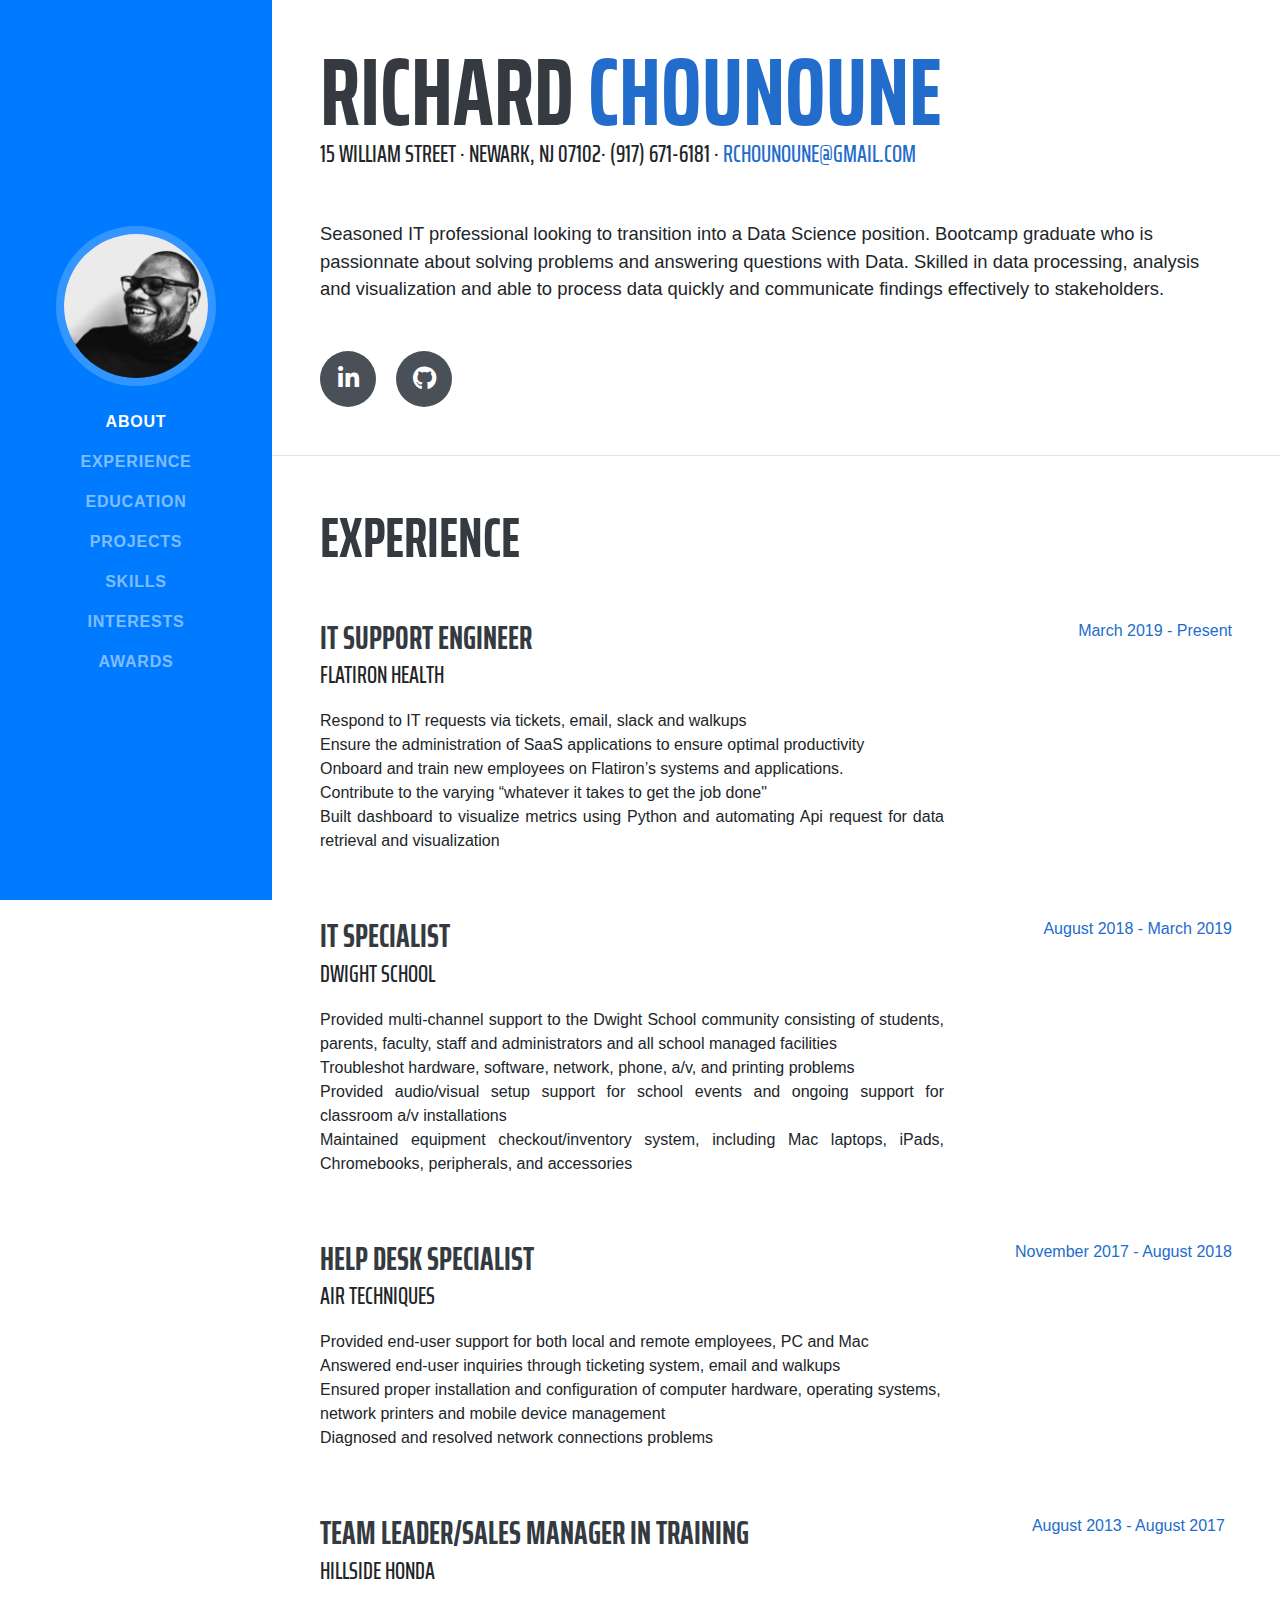
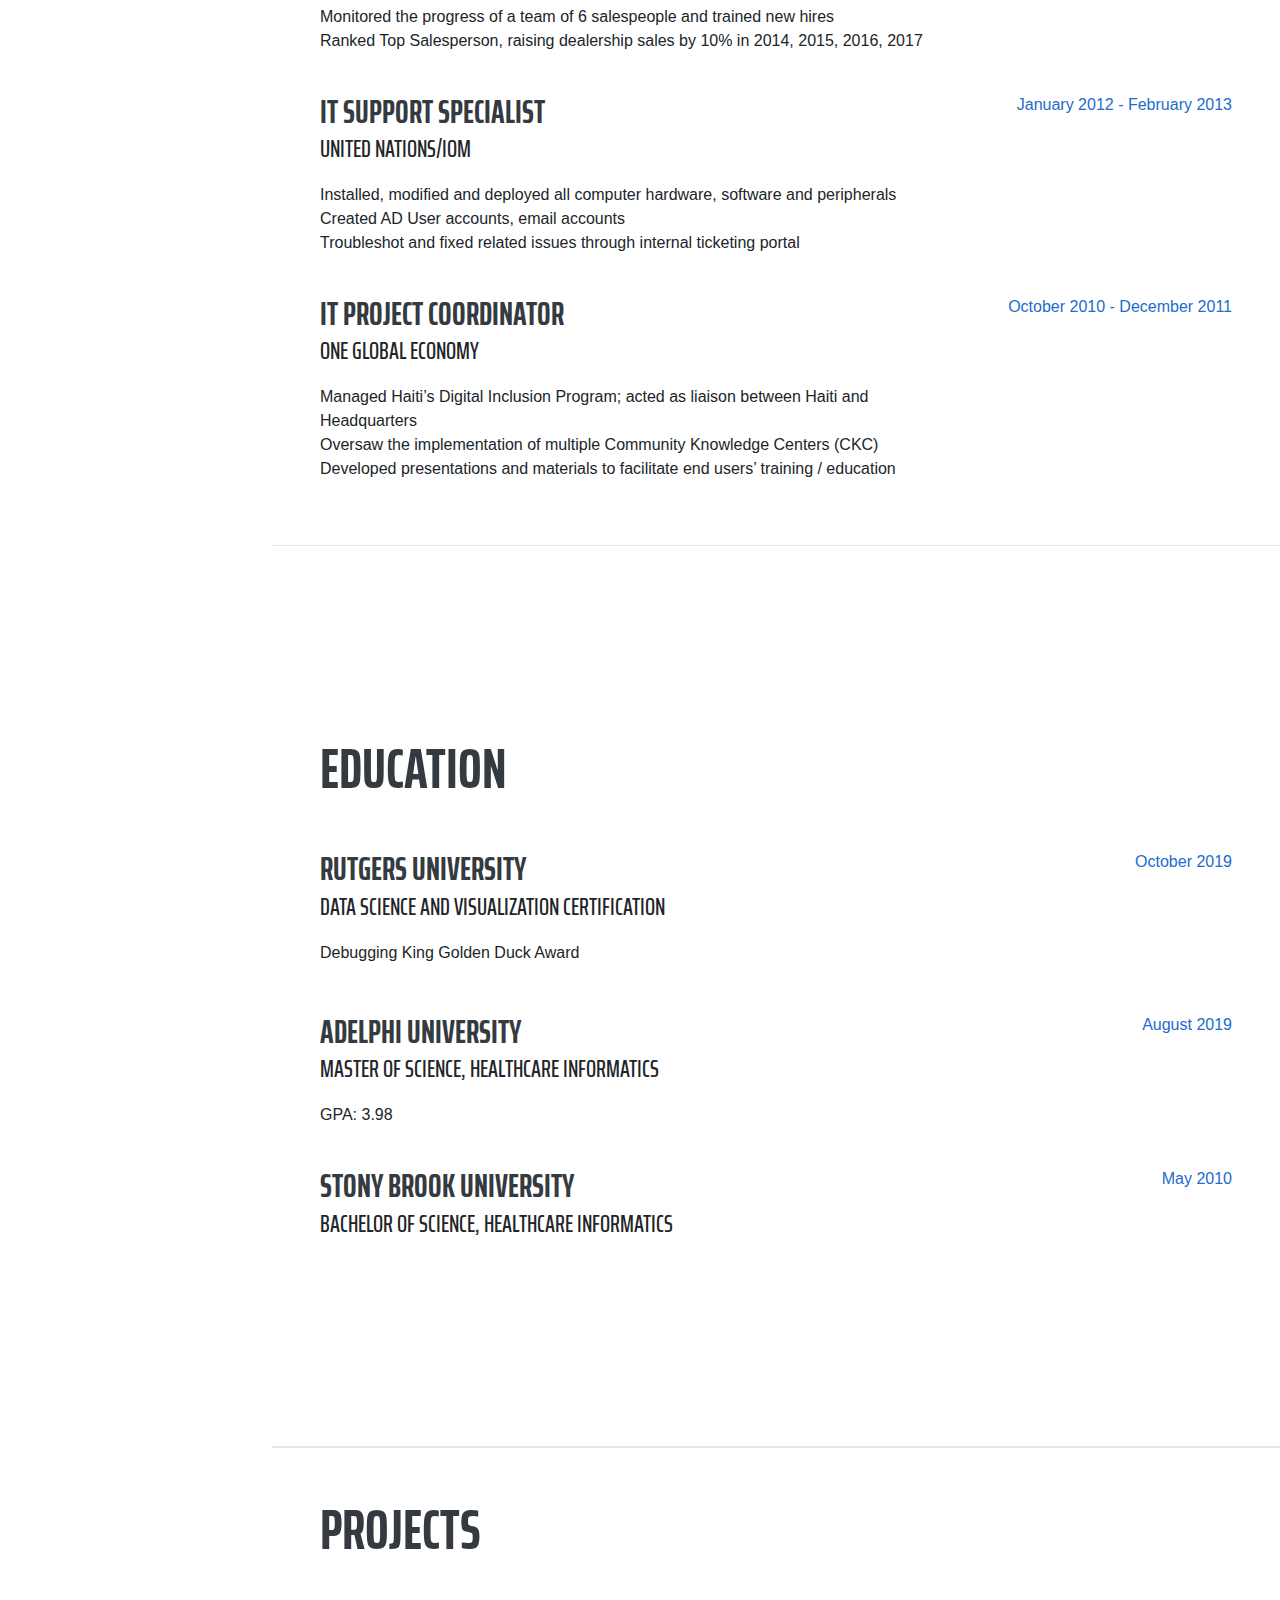
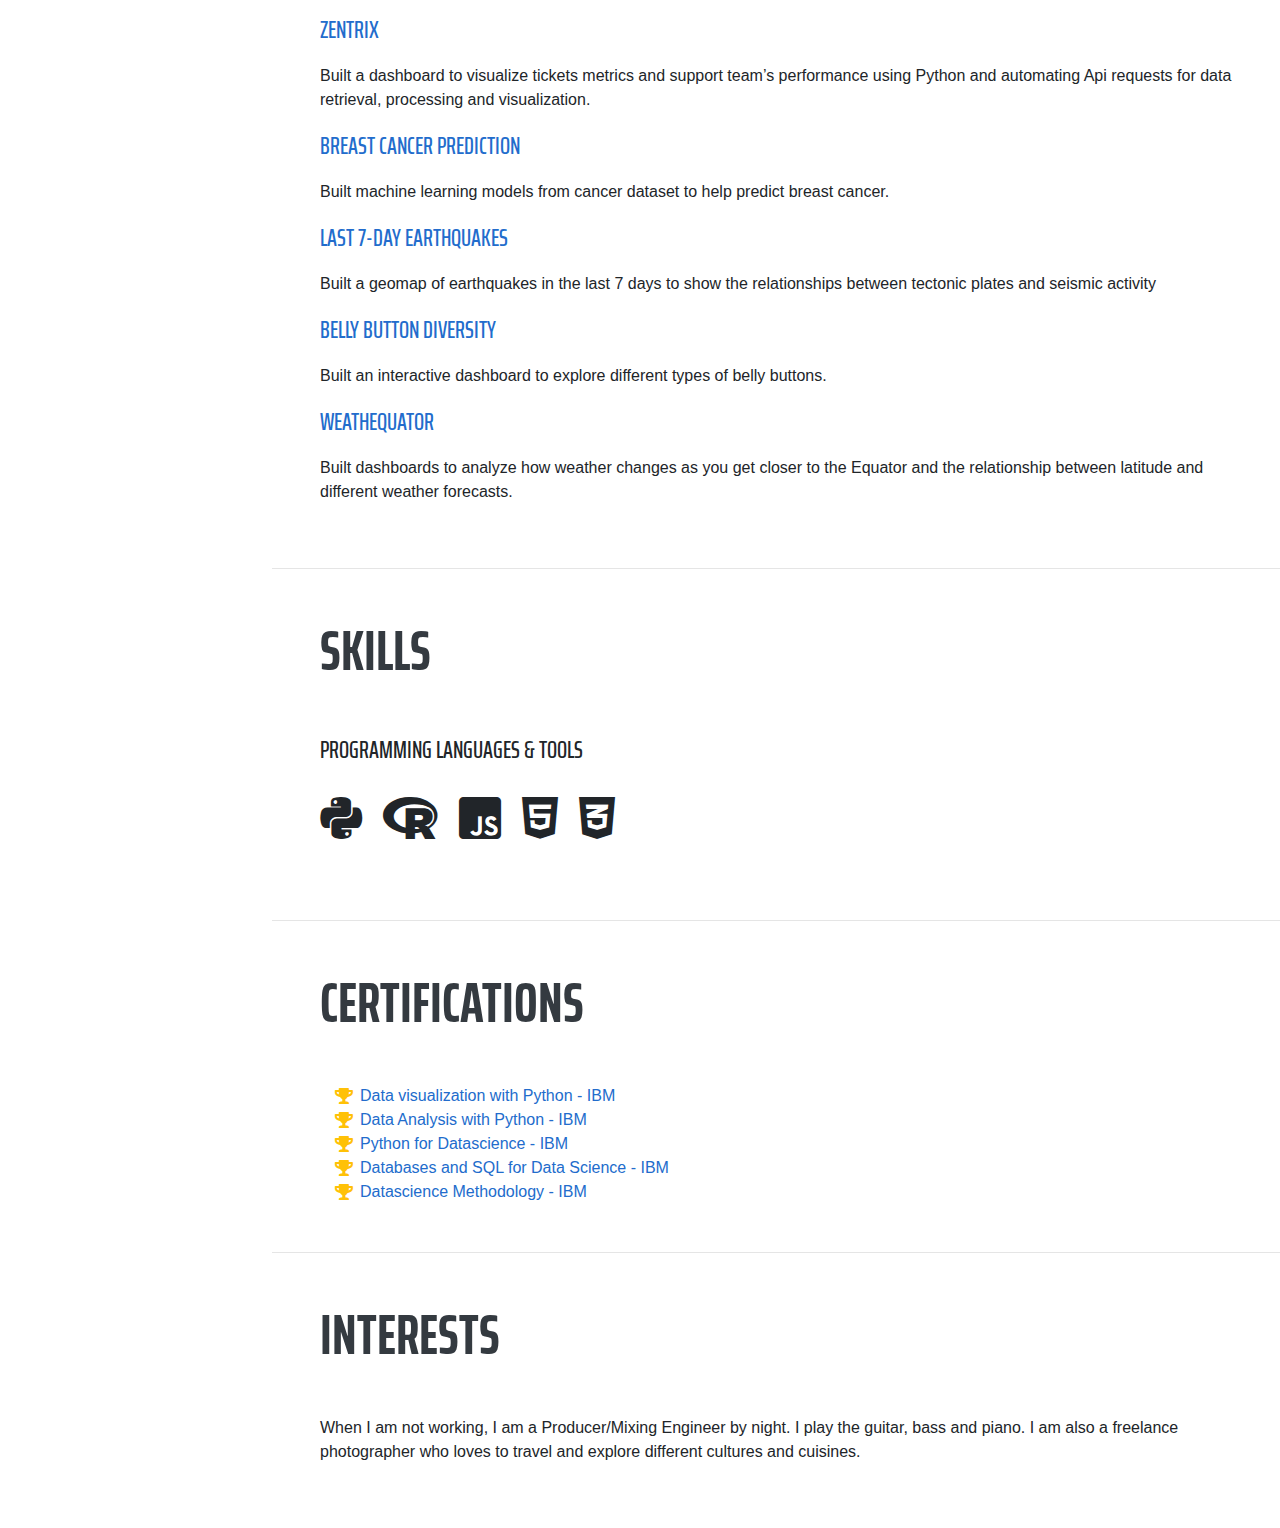
==== index.html @ 028c3153 "update certs" ====
<!DOCTYPE html>
<html lang="en">

<head>

  <meta charset="utf-8">
  <meta name="viewport" content="width=device-width, initial-scale=1, shrink-to-fit=no">
  <meta name="description" content="">
  <meta name="author" content="">

  <title>Richard's Resume</title>

  <!-- Bootstrap core CSS -->
  <link href="vendor/bootstrap/css/bootstrap.min.css" rel="stylesheet">

  <!-- Custom fonts for this template -->
  <link href="https://fonts.googleapis.com/css?family=Saira+Extra+Condensed:500,700" rel="stylesheet">
  <link href="https://fonts.googleapis.com/css?family=Muli:400,400i,800,800i" rel="stylesheet">
  <link href="vendor/fontawesome-free/css/all.min.css" rel="stylesheet">

  <!-- Custom styles for this template -->
  <link href="css/resume.css" rel="stylesheet">

</head>

<body id="page-top">

  <nav class="navbar navbar-expand-lg navbar-dark bg-primary fixed-top" id="sideNav">
    <a class="navbar-brand js-scroll-trigger" href="#page-top">
      <span class="d-block d-lg-none">Richard Chounoune</span>
      <span class="d-none d-lg-block">
        <img class="img-fluid img-profile rounded-circle mx-auto mb-2" src="img/headshot.JPG" alt="">
      </span>
    </a>
    <button class="navbar-toggler" type="button" data-toggle="collapse" data-target="#navbarSupportedContent" aria-controls="navbarSupportedContent" aria-expanded="false" aria-label="Toggle navigation">
      <span class="navbar-toggler-icon"></span>
    </button>
    <div class="collapse navbar-collapse" id="navbarSupportedContent">
      <ul class="navbar-nav">
        <li class="nav-item">
          <a class="nav-link js-scroll-trigger" href="#about">About</a>
        </li>
        <li class="nav-item">
          <a class="nav-link js-scroll-trigger" href="#experience">Experience</a>
        </li>
        <li class="nav-item">
          <a class="nav-link js-scroll-trigger" href="#education">Education</a>
        </li>
        <li class="nav-item">
            <a class="nav-link js-scroll-trigger" href="#projects">Projects</a>
          </li>
        <li class="nav-item">
          <a class="nav-link js-scroll-trigger" href="#skills">Skills</a>
        </li>
        <li class="nav-item">
          <a class="nav-link js-scroll-trigger" href="#interests">Interests</a>
        </li>
        <li class="nav-item">
          <a class="nav-link js-scroll-trigger" href="#awards">Awards</a>
        </li>
      </ul>
    </div>
  </nav>

  <div class="container-fluid p-0">

    <section class="p-3 p-lg-5 d-flex align-items-center" id="about">
      <div class="w-100">
        <h1 class="mb-0">Richard
          <span class="text-primary">Chounoune</span>
        </h1>
        <div class="subheading mb-5">15 William Street · Newark, NJ 07102· (917) 671-6181 ·
          <a href="mailto:name@email.com">rchounoune@gmail.com</a>
        </div>
        <p class="lead mb-5">Seasoned IT professional looking to transition into a Data Science position.
         Bootcamp graduate who is passionnate about solving problems and answering questions with Data. 
         Skilled in data processing, analysis and visualization and able to process data quickly and communicate findings effectively to stakeholders.
        </p>
        <div class="social-icons">
          <a href="https://www.linkedin.com/in/rpc3087/" target="blank">
            <i class="fab fa-linkedin-in"></i>
          </a>
          <a href="https://github.com/rchounoune" target="blank">
            <i class="fab fa-github"></i>
          </a>
        </div>
      </div>
    </section>
    <hr class="m-0">
    <!-- Experience Section -->
    <section class="resume-section p-3 p-lg-5 d-flex justify-content-center" id="experience">
      <div class="w-100">
        <h2 class="mb-5">Experience</h2>

        <div class="resume-item d-flex flex-column flex-md-row justify-content-between mb-5">
          <div class="resume-content">
            <h3 class="mb-0">IT Support Engineer</h3>
            <div class="subheading mb-3">Flatiron Health</div>
          <div align="justify">
            <p align="justify">
             Respond to IT requests via tickets, email, slack and walkups<br>
             Ensure the administration of SaaS applications to ensure optimal productivity<br> 
              Onboard and train new employees on Flatiron’s systems and applications.<br>
             Contribute to the varying “whatever it takes to get the job done"<br>
              Built dashboard to visualize metrics using Python and automating Api request for data retrieval and visualization
            </div>
            </p>
          </div>
          <div class="resume-date text-md-right">
            <span class="text-primary">March 2019 - Present</span>
          </div>
        </div>

        <div class="resume-item d-flex flex-column flex-md-row justify-content-between mb-5">
          <div class="resume-content">
            <h3 class="mb-0">IT Specialist</h3>
            <div class="subheading mb-3">Dwight School</div>
          <div align="justify">
            <p align="justify">
              Provided multi-channel support to the Dwight School community consisting of students, parents, faculty, staff and administrators and all school managed facilities<br>
              Troubleshot hardware, software, network, phone, a/v, and printing problems<br>
              Provided audio/visual setup support for school events and ongoing support for classroom a/v installations<br>
              Maintained equipment checkout/inventory system, including Mac laptops, iPads, Chromebooks, peripherals, and accessories<br>
            </p>
          </div>
          </div>
          <div class="resume-date text-md-right">
            <span class="text-primary">August 2018 - March 2019</span>
          </div>
        </div>

        <div class="resume-item d-flex flex-column flex-md-row justify-content-between mb-5">
          <div class="resume-content">
            <h3 class="mb-0">Help Desk Specialist</h3>
            <div class="subheading mb-3">Air Techniques</div>
            <p>
              Provided end-user support for both local and remote employees, PC and Mac<br>
              Answered end-user inquiries through ticketing system, email and walkups<br> 
              Ensured proper installation and configuration of computer hardware, operating systems, network printers and mobile device management<br>
              Diagnosed and resolved network connections problems<br>
            </p>
   
        </div>
          <div class="resume-date text-md-right">
            <span class="text-primary">November 2017 - August 2018</span>
          </div>
        </div>

        <div class="resume-item d-flex flex-column flex-md-row justify-content-between">
          <div class="resume-content">
            <h3 class="mb-0">Team Leader/Sales Manager in Training</h3>
            <div class="subheading mb-3">Hillside Honda</div>
            <p>Monitored the progress of a team of 6 salespeople and trained new hires<br>
              Ranked Top Salesperson, raising dealership sales by 10% in 2014, 2015, 2016, 2017<br>
            </p>
          </div>
          <br>
          <div class="resume-date text-md-right">
            <span class="text-primary">August 2013 - August 2017</span>
          </div>
          <br>
        </div>
        <br>
        <div class="resume-item d-flex flex-column flex-md-row justify-content-between">
          <div class="resume-content">
            <h3 class="mb-0">IT Support Specialist</h3>
            <div class="subheading mb-3">United Nations/IOM</div>
            <p>Installed, modified and deployed all computer hardware, software and peripherals<br>
              Created AD User accounts, email accounts<br>
              Troubleshot and fixed related issues through internal ticketing portal<br>
            </p>
          </div>
          <br>
          <div class="resume-date text-md-right">
            <span class="text-primary">January 2012 - February 2013</span>
          </div>
        </div>
        <br>
        <div class="resume-item d-flex flex-column flex-md-row justify-content-between">
          <div class="resume-content">
            <h3 class="mb-0">IT Project Coordinator</h3>
            <div class="subheading mb-3">One Global Economy</div>
            <p>Managed Haiti’s Digital Inclusion Program; acted as liaison between Haiti and Headquarters<br>
              Oversaw the implementation of multiple Community Knowledge Centers (CKC)<br>
              Developed presentations and materials to facilitate end users’ training / education<br>
            </p>
          </div>
          <div class="resume-date text-md-right">
            <span class="text-primary">October 2010 - December 2011</span>
          </div>
        </div>
        

      </div>

    </section>

    <hr class="m-0">

      <!-- Education Section -->
    <section class="resume-section p-3 p-lg-5 d-flex align-items-center" id="education">
      <div class="w-100">
        <h2 class="mb-5">Education</h2>

        <div class="resume-item d-flex flex-column flex-md-row justify-content-between mb-5">
          <div class="resume-content">
            <h3 class="mb-0">Rutgers University</h3>
            <div class="subheading mb-3">Data Science and visualization Certification</div>
            <div>Debugging King Golden Duck Award</div>
          </div>
          <div class="resume-date text-md-right">
            <span class="text-primary">October 2019</span>
          </div>
        </div>

        <div class="resume-item d-flex flex-column flex-md-row justify-content-between">
          <div class="resume-content">
            <h3 class="mb-0">Adelphi University</h3>
            <div class="subheading mb-3">Master of Science, Healthcare Informatics</div>
            <p>GPA: 3.98</p>
          </div>
          <div class="resume-date text-md-right">
            <span class="text-primary">August 2019</span>
          </div>
        </div>
        <br>
        <div class="resume-item d-flex flex-column flex-md-row justify-content-between">
            <div class="resume-content">
              <h3 class="mb-0">Stony Brook University</h3>
              <div class="subheading mb-3">Bachelor of Science, Healthcare Informatics</div>
            </div>
            <div class="resume-date text-md-right">
              <span class="text-primary">May 2010</span>
            </div>
          </div>

      </div>
    </section>
    <hr class="m-0">
    

  </div>
</section>
<hr class="m-0">

      <!-- Projects Section -->
    <section class="p-3 p-lg-5  align-items-center" id="projects">
      <div class="w-100">
        <h2 class="mb-5">Projects</h2>
        <a href="https://zentrix-svc.github.io/"target="blank"><div class="subheading mb-3">Zentrix</div></a>
        <p>Built a dashboard to visualize tickets metrics and support team’s performance using Python and automating Api requests for data retrieval, processing and visualization. 
        </p>

        <a href="https://github.com/rchounoune/Breast-Cancer/blob/master/FinalProject_Analysis.ipynb"target="blank"><div class="subheading mb-3">Breast Cancer Prediction</div></a>
        <p>Built machine learning models from cancer dataset to help predict breast cancer.
        </p>

        <a href="https://rchounoune.github.io/leaflet-challenge/" target="blank"><div class="subheading mb-3">Last 7-Day Earthquakes</div></a>
        <p>Built a geomap of earthquakes in the last 7 days to show the relationships between tectonic plates and seismic activity
        </p>

        <a href="https://nameless-badlands-11102.herokuapp.com//" target="blank"><div class="subheading mb-3">Belly Button Diversity</div></a>
        <p>Built an interactive dashboard to explore different types of belly buttons.
        </p>

        <a href="https://rchounoune.github.io/Web-Visualization/"target="blank"><div class="subheading mb-3">WeathEquator</div></a>
        <p>Built dashboards to analyze how weather changes as you get closer to the Equator and the relationship between latitude and different weather forecasts. 
        </p>
    </section>
    <hr class="m-0">

      <!-- Skilss Section -->
    <section class="p-3 p-lg-5  align-items-center" id="skills">
      <div class="w-100">
        <h2 class="mb-5">Skills</h2>

        <div class="subheading mb-3">Programming Languages &amp; Tools</div>
        <ul class="list-inline dev-icons">
          <li class="list-inline-item">
            <i class="fab fa-python"></i>
          </li>
          <li class="list-inline-item">
            <i class="fab fa-r-project"></i>
          </li>
          <li class="list-inline-item">
            <i class="fab fa-js-square"></i>
          </li>
          <li class="list-inline-item">
            <i class="fab fa-html5"></i>
          </li>
          <li class="list-inline-item">
            <i class="fab fa-css3-alt"></i>
          </li>
      
        </ul>

    </section>

    <hr class="m-0">

    <section class="p-3 p-lg-5 align-items-center" id="awards">
      <div class="w-100">
        <h2 class="mb-5">Certifications</h2>
        <ul class="fa-ul mb-0">
            <li>
                <i class="fa-li fa fa-trophy text-warning"></i>
                <a href="https://www.youracclaim.com/badges/7caa047e-587e-44bb-b7ab-fc4e57f71c6c/linked_in_profile">Data visualization with Python - IBM</a>
              </li>
          <li>
            <i class="fa-li fa fa-trophy text-warning"></i>
            <a href="https://www.youracclaim.com/badges/5efb3ec6-3dfa-4434-9c32-0d7e924cd1bb/linked_in_profile">Data Analysis with Python - IBM</a>
          </li>
          <li>
            <i class="fa-li fa fa-trophy text-warning"></i>
            <a href="https://www.youracclaim.com/badges/6c7829d9-3d5d-402b-ade9-1c9c262af150/linked_in_profile">Python for Datascience - IBM </a>
           </li>
        
          <li>
            <i class="fa-li fa fa-trophy text-warning"></i>
            <a href="https://www.youracclaim.com/badges/6c7829d9-3d5d-402b-ade9-1c9c262af150/linked_in_profile">Databases and SQL for Data Science - IBM</a>
          </li>
            <li>
             <i class="fa-li fa fa-trophy text-warning"></i>
             <a href="https://www.youracclaim.com/earner/earned/badge/b72f46e1-1952-4090-89a0-255042c4870b">Datascience Methodology - IBM</a>
            </li>
         
        </ul>
      </div>
    </section>
    <hr class="m-0">
    <section class="p-3 p-lg-5 align-items-center" id="interests">
        <div class="w-100">
          <h2 class="mb-5">Interests</h2>
          <p>When I am not working, I am a Producer/Mixing Engineer by night. I play the guitar, bass and piano. I am also a freelance photographer who loves to travel and explore different cultures and cuisines.</p>
        </div>
      </section>

  </div>

  <!-- Bootstrap core JavaScript -->
  <script src="vendor/jquery/jquery.min.js"></script>
  <script src="vendor/bootstrap/js/bootstrap.bundle.min.js"></script>

  <!-- Plugin JavaScript -->
  <script src="vendor/jquery-easing/jquery.easing.min.js"></script>

  <!-- Custom scripts for this template -->
  <script src="js/resume.min.js"></script>

</body>

</html>
---- css/resume.css ----
<style>

body {
  font-family: 'Muli', -apple-system, BlinkMacSystemFont, 'Segoe UI', Roboto, 'Helvetica Neue', Arial, sans-serif, 'Apple Color Emoji', 'Segoe UI Emoji', 'Segoe UI Symbol', 'Noto Color Emoji';
  padding-top: 54px;
  color: #868e96;
}

@media (min-width: 992px) {
  body {
    padding-top: 0;
    padding-left: 17rem;
  }
}

h1,
h2,
h3,
h4,
h5,
h6 {
  font-family: 'Saira Extra Condensed', -apple-system, BlinkMacSystemFont, 'Segoe UI', Roboto, 'Helvetica Neue', Arial, sans-serif, 'Apple Color Emoji', 'Segoe UI Emoji', 'Segoe UI Symbol', 'Noto Color Emoji';
  font-weight: 700;
  text-transform: uppercase;
  color: #343a40;
}

h1 {
  font-size: 6rem;
  line-height: 5.5rem;
}

h2 {
  font-size: 3.5rem;
}

h3 {
  font-size: 2rem;
}

p.lead {
  font-size: 1.15rem;
  font-weight: 400;
}

.subheading {
  text-transform: uppercase;
  font-weight: 500;
  font-family: 'Saira Extra Condensed', -apple-system, BlinkMacSystemFont, 'Segoe UI', Roboto, 'Helvetica Neue', Arial, sans-serif, 'Apple Color Emoji', 'Segoe UI Emoji', 'Segoe UI Symbol', 'Noto Color Emoji';
  font-size: 1.5rem;
}

.social-icons a {
  display: inline-block;
  height: 3.5rem;
  width: 3.5rem;
  background-color: #495057;
  color: #fff !important;
  border-radius: 100%;
  text-align: center;
  font-size: 1.5rem;
  line-height: 3.5rem;
  margin-right: 1rem;
}

.social-icons a:last-child {
  margin-right: 0;
}

.social-icons a:hover {
  background-color: #BD5D38;
}

.dev-icons {
  font-size: 3rem;
}

.dev-icons .list-inline-item i:hover {
  color: #BD5D38;
}

#sideNav .navbar-nav .nav-item .nav-link {
  font-weight: 800;
  letter-spacing: 0.05rem;
  text-transform: uppercase;
}

#sideNav .navbar-toggler:focus {
  outline-color: #1abc9c;;
}

@media (min-width: 992px) {
  #sideNav {
    text-align: center;
    position: fixed;
    top: 0;
    left: 0;
    display: flex;
    flex-direction: column;
    width: 17rem;
    height: 100vh;
  }
  #sideNav .navbar-brand {
    display: flex;
    margin: auto auto 0;
    padding: 0.5rem;
  }
  #sideNav .navbar-brand .img-profile {
    max-width: 10rem;
    max-height: 10rem;
    border: 0.5rem solid rgba(255, 255, 255, 0.2);
  }
  #sideNav .navbar-collapse {
    display: flex;
    align-items: flex-start;
    flex-grow: 0;
    width: 100%;
    margin-bottom: auto;
  }
  #sideNav .navbar-collapse .navbar-nav {
    flex-direction: column;
    width: 100%;
  }
  #sideNav .navbar-collapse .navbar-nav .nav-item {
    display: block;
  }
  #sideNav .navbar-collapse .navbar-nav .nav-item .nav-link {
    display: block;
  }
}

section.resume-section {
  padding-top: 5rem !important;
  padding-bottom: 5rem !important;
  max-width: 75rem;
}

section.resume-section .resume-item .resume-date {
  min-width: none;
}

@media (min-width: 768px) {
  section.resume-section {
    min-height: 100vh;
  }
  section.resume-section .resume-item .resume-date {
    min-width: 18rem;
  }
}

@media (min-width: 992px) {
  section.resume-section {
    padding-top: 3rem !important;
    padding-bottom: 3rem !important;
  }
}

.bg-primary {
  background-color: #226ccc; !important;
}

.text-primary {
  color: #226ccc !important;
}

a {
  color: #226ccc;
}

a:hover, a:focus, a:active {
  color: #226ccc;
}

</style>
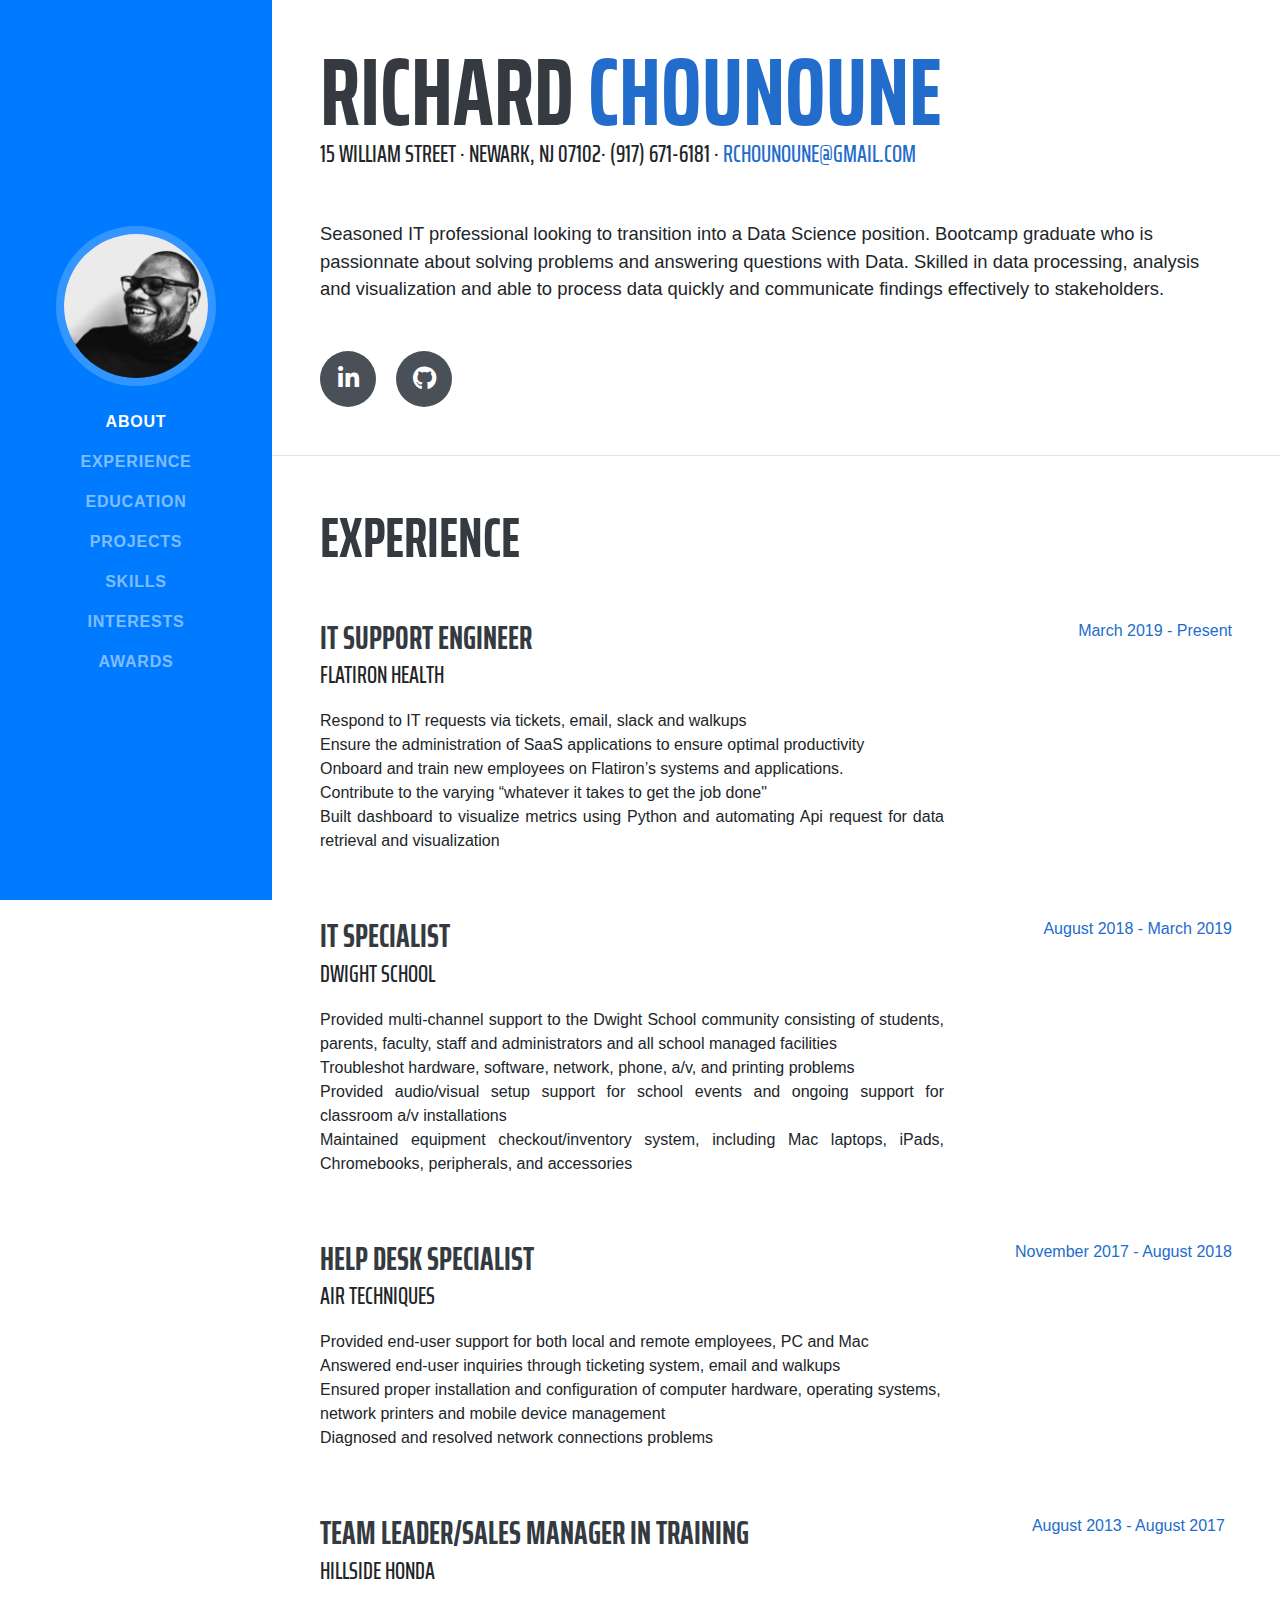
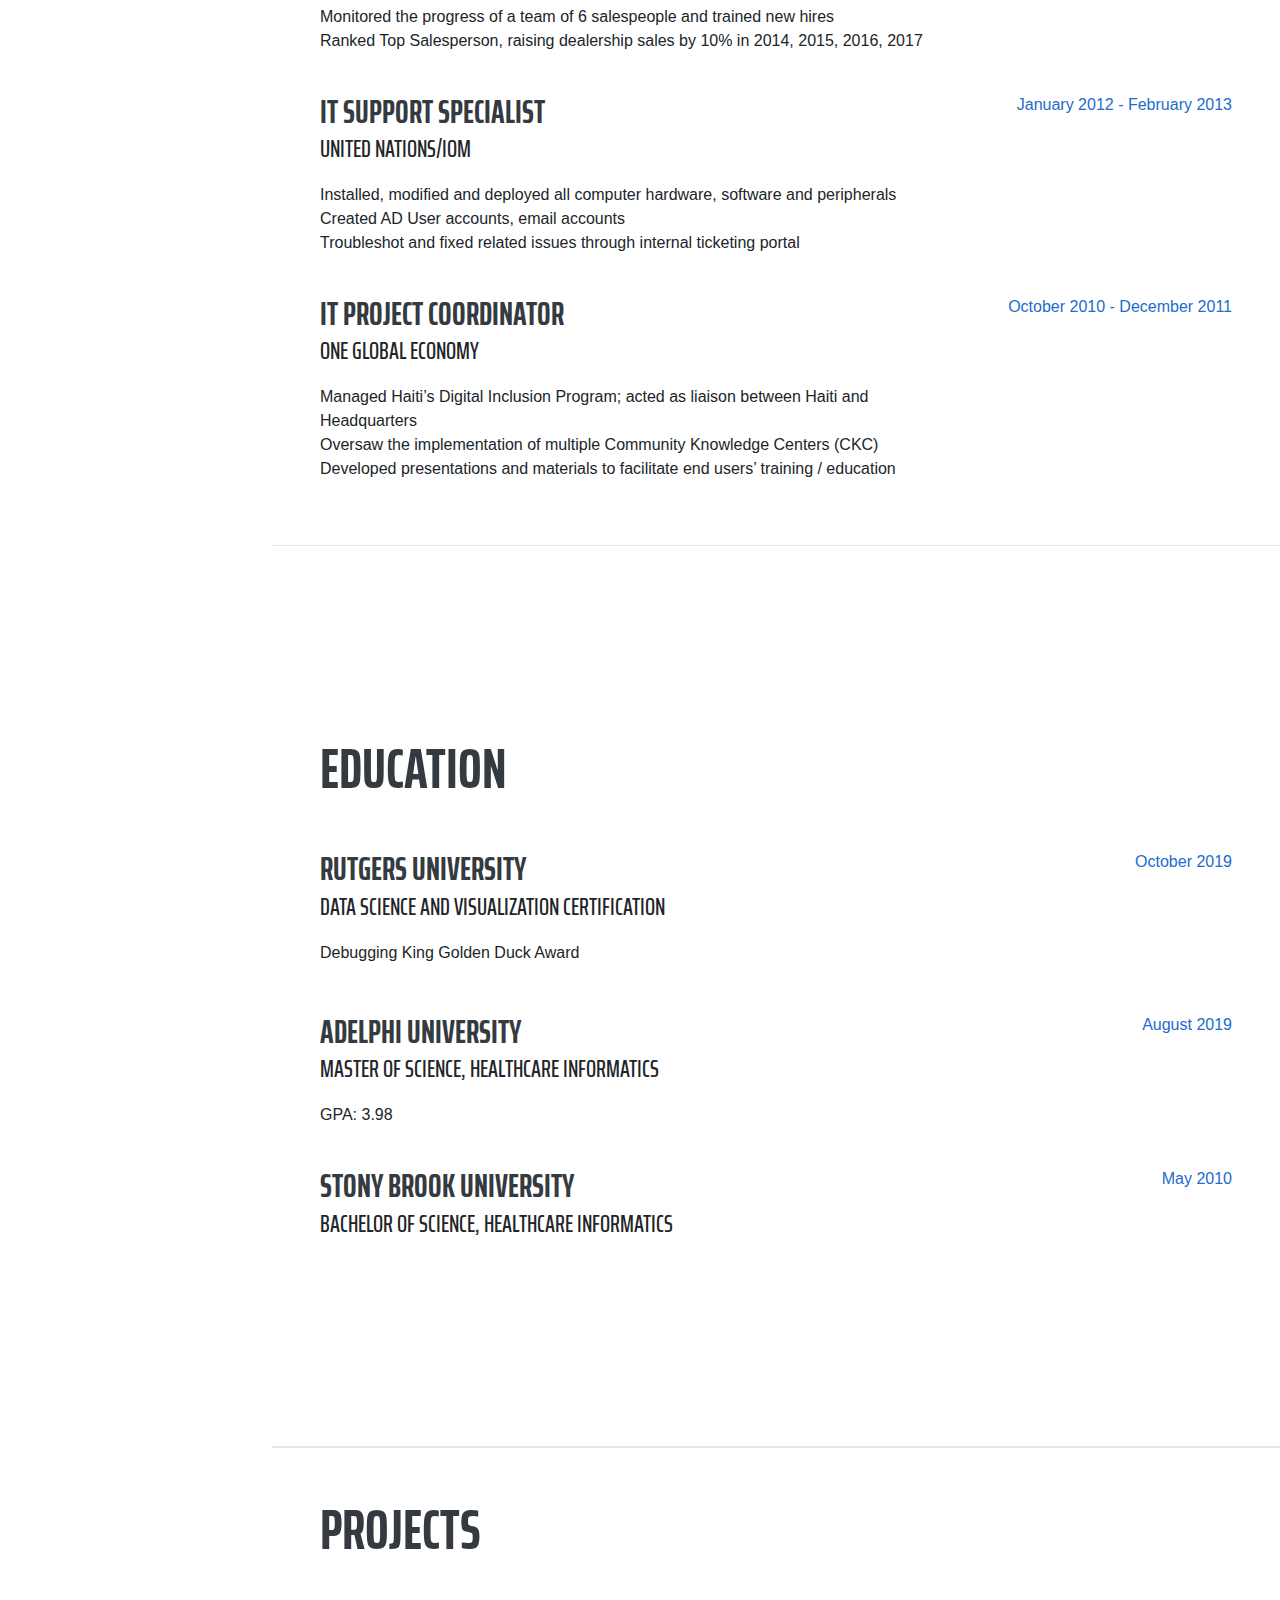
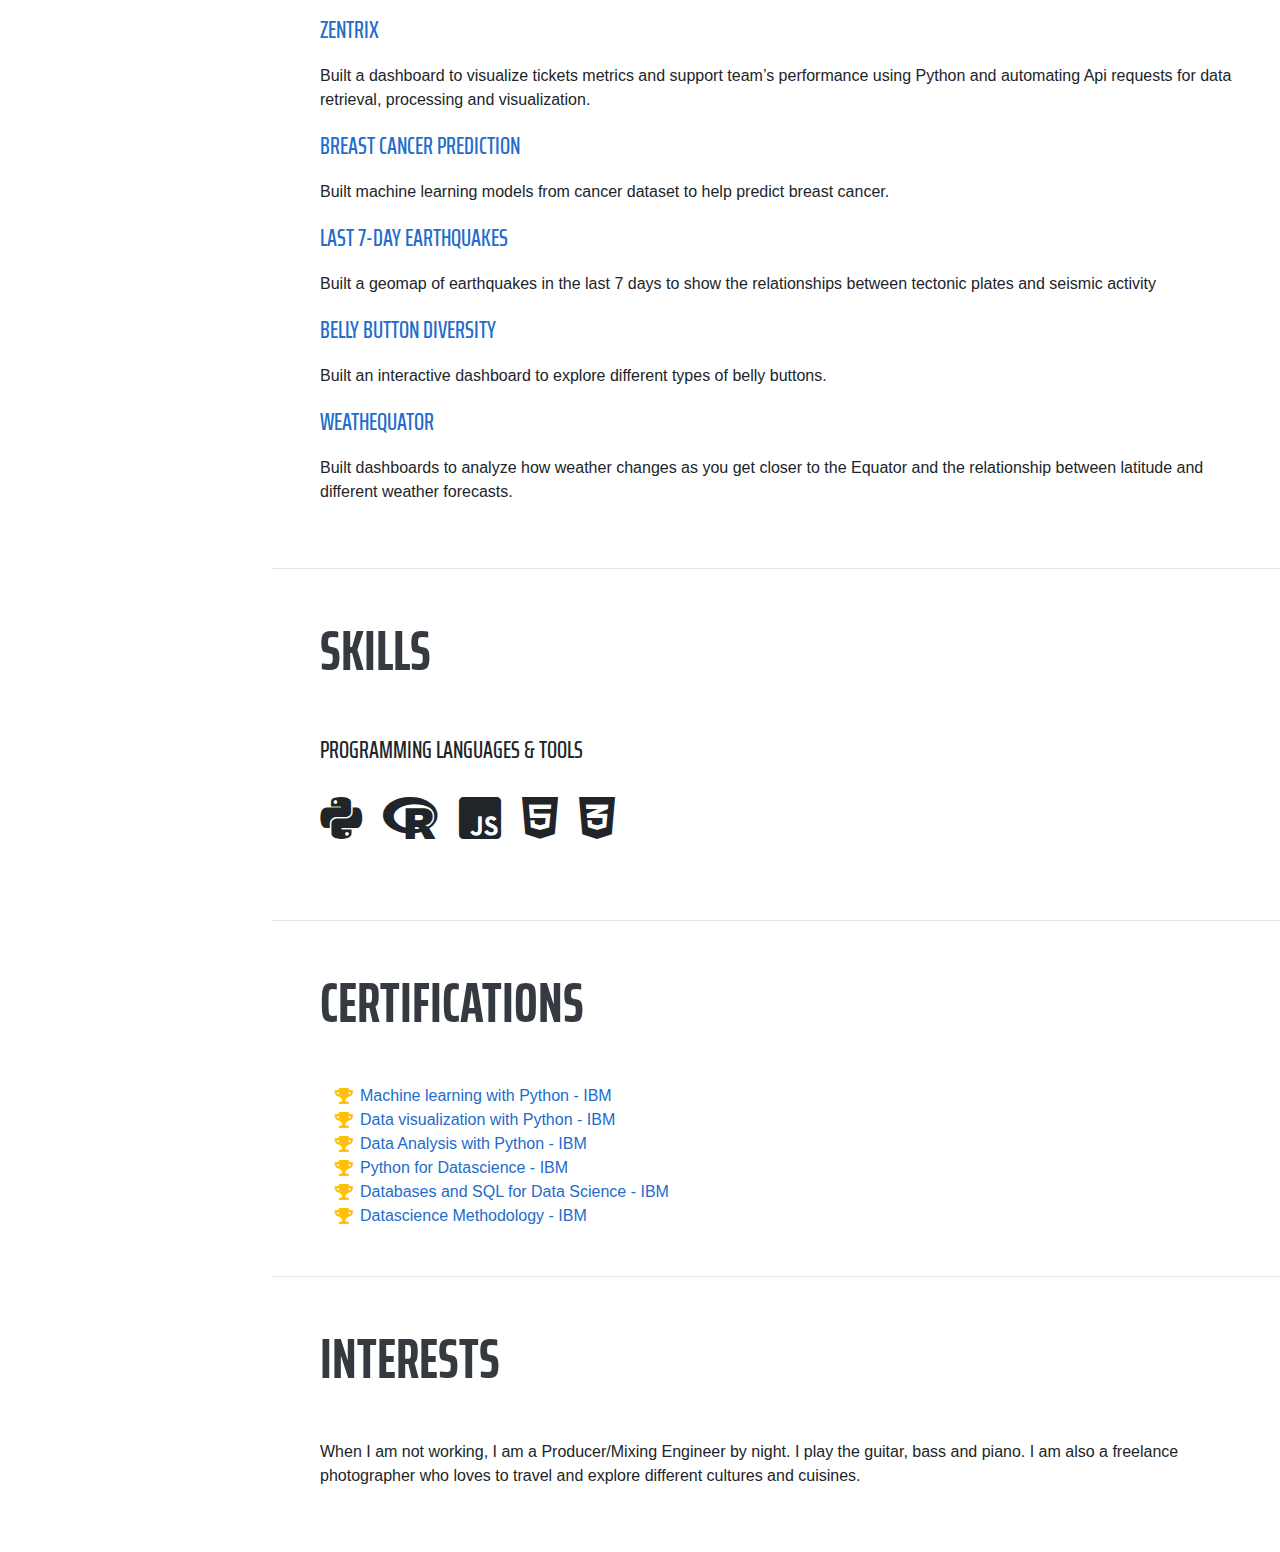
==== commit 76aa0fd2: "new cert" ====
--- a/index.html
+++ b/index.html
@@ -304,8 +304,12 @@
         <ul class="fa-ul mb-0">
             <li>
                 <i class="fa-li fa fa-trophy text-warning"></i>
+                <a href="https://www.youracclaim.com/badges/5b369bc2-c7f1-4226-88c3-40074d856b89/linked_in_profile">Machine learning with Python - IBM</a>
+            </li>
+            <li>
+                <i class="fa-li fa fa-trophy text-warning"></i>
                 <a href="https://www.youracclaim.com/badges/7caa047e-587e-44bb-b7ab-fc4e57f71c6c/linked_in_profile">Data visualization with Python - IBM</a>
-              </li>
+            </li>
           <li>
             <i class="fa-li fa fa-trophy text-warning"></i>
             <a href="https://www.youracclaim.com/badges/5efb3ec6-3dfa-4434-9c32-0d7e924cd1bb/linked_in_profile">Data Analysis with Python - IBM</a>
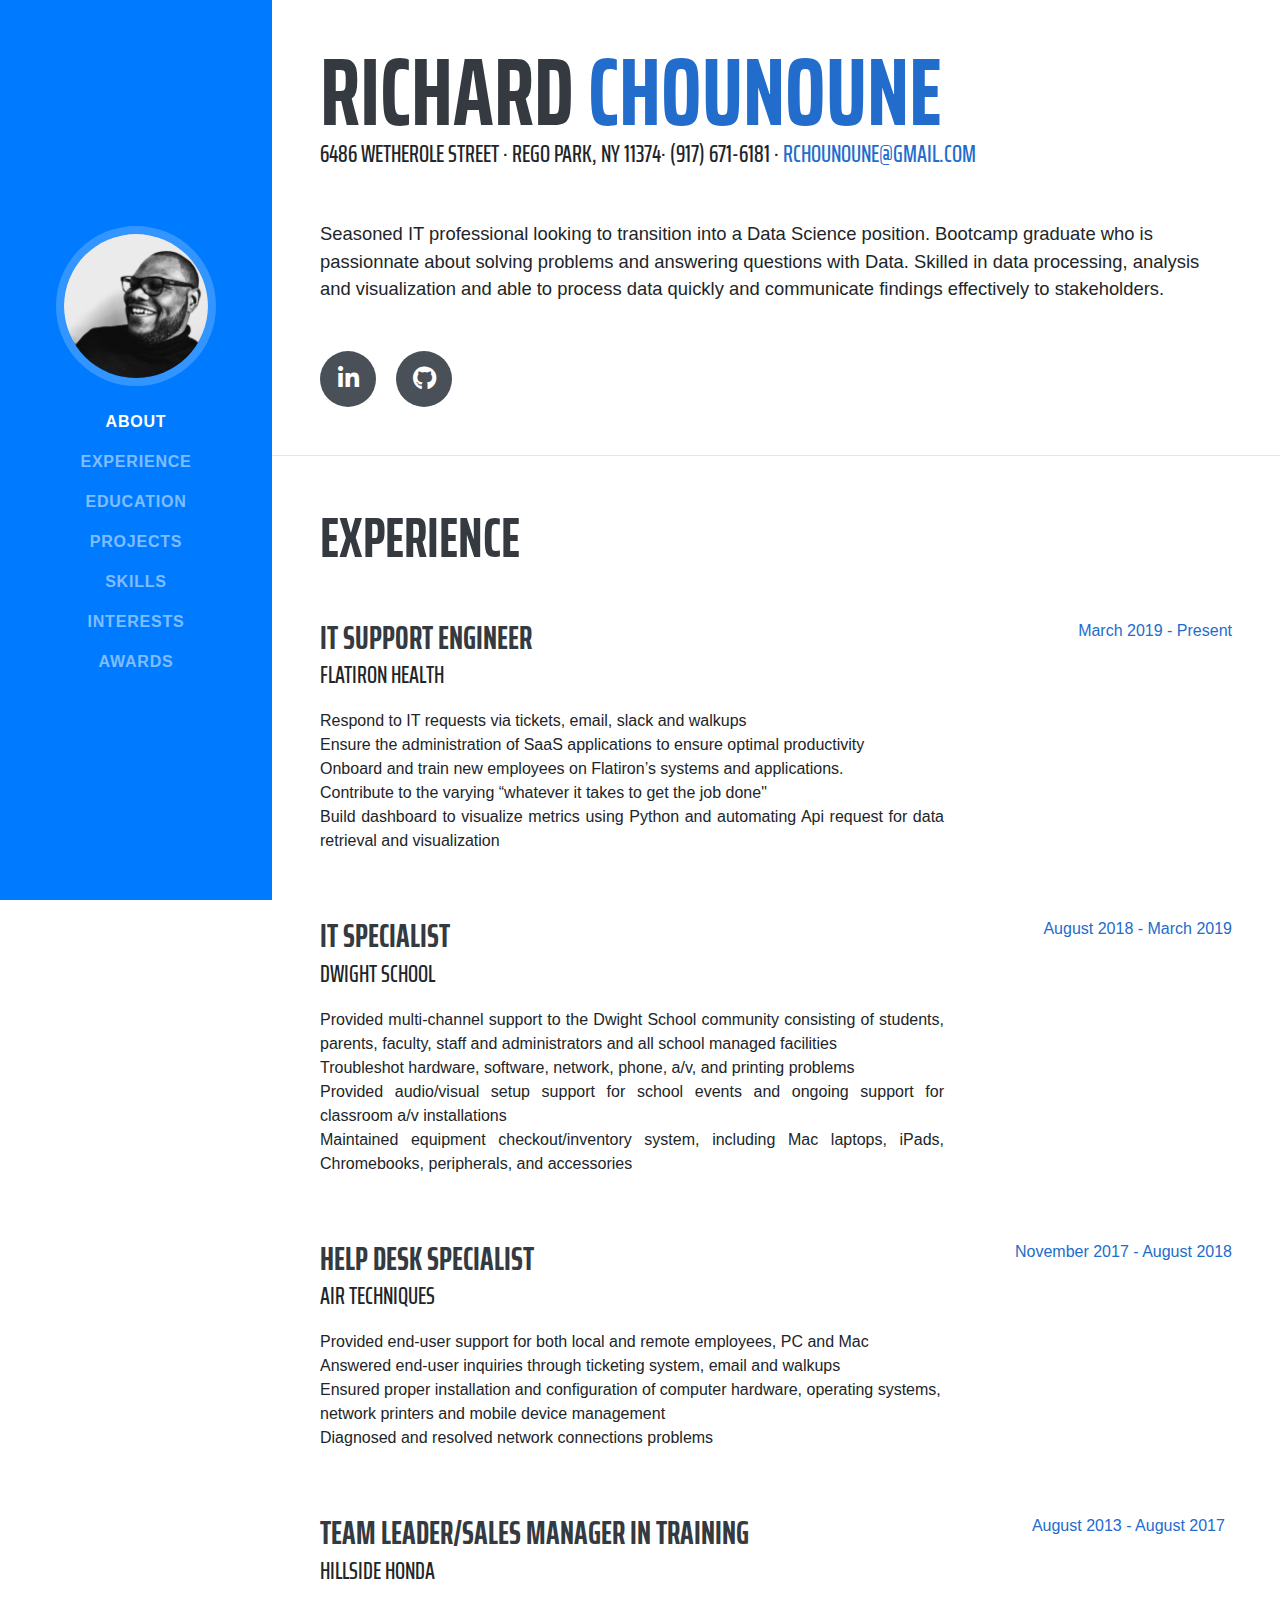
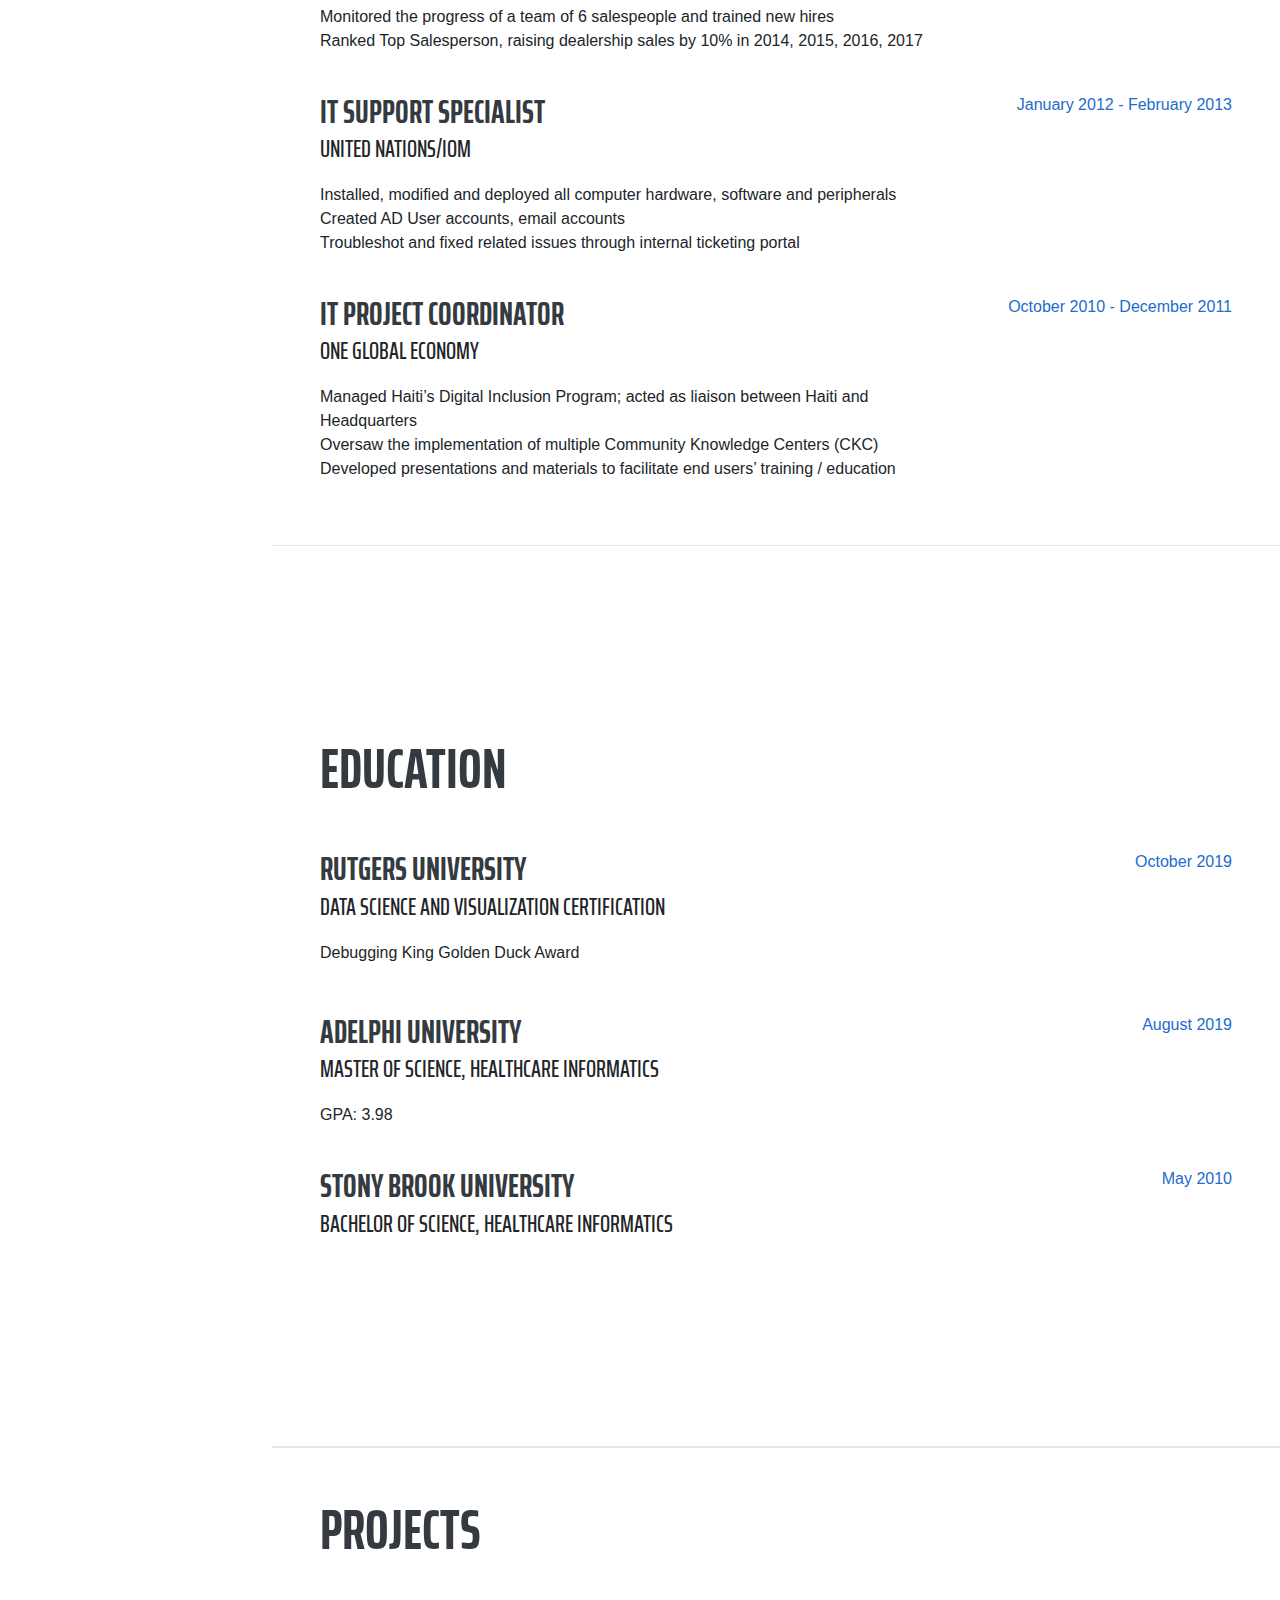
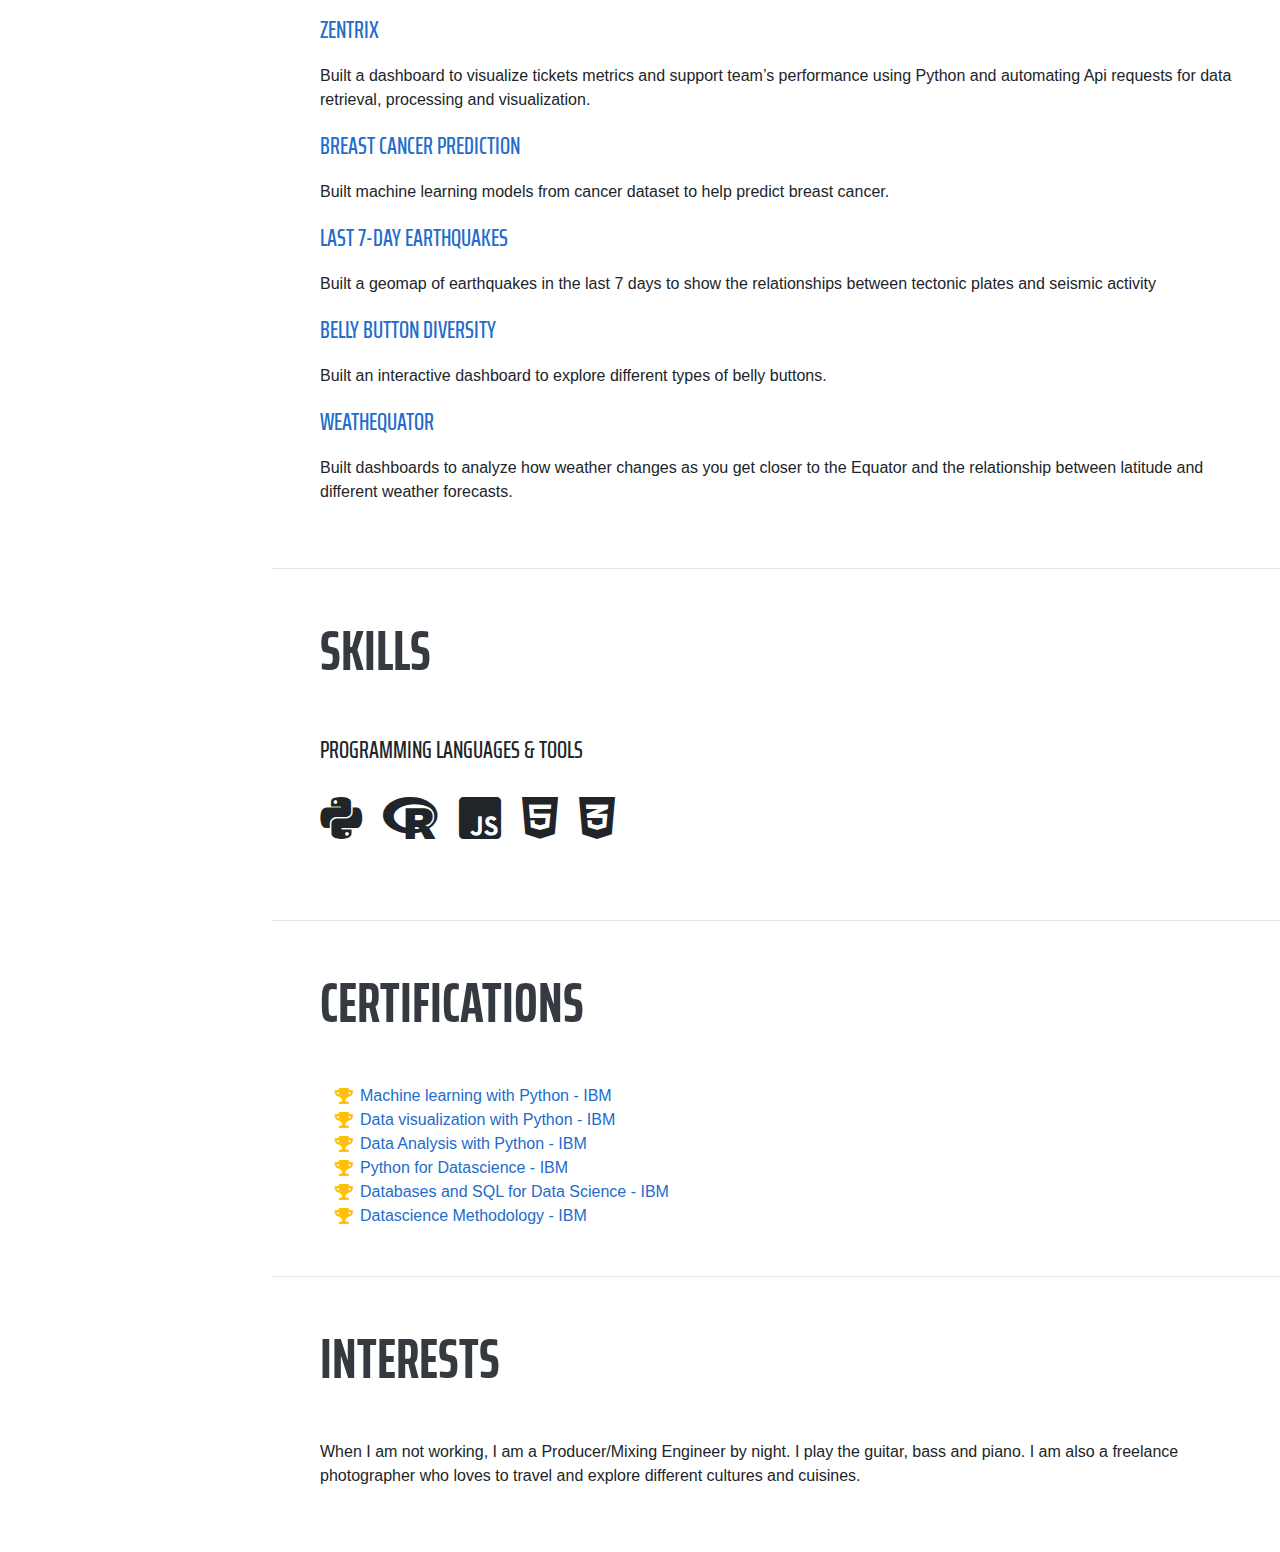
==== commit 12949bc9: "fix" ====
--- a/index.html
+++ b/index.html
@@ -69,7 +69,7 @@
         <h1 class="mb-0">Richard
           <span class="text-primary">Chounoune</span>
         </h1>
-        <div class="subheading mb-5">15 William Street · Newark, NJ 07102· (917) 671-6181 ·
+        <div class="subheading mb-5">6486 Wetherole Street · Rego Park, NY 11374· (917) 671-6181 ·
           <a href="mailto:name@email.com">rchounoune@gmail.com</a>
         </div>
         <p class="lead mb-5">Seasoned IT professional looking to transition into a Data Science position.
@@ -102,7 +102,7 @@
              Ensure the administration of SaaS applications to ensure optimal productivity<br> 
               Onboard and train new employees on Flatiron’s systems and applications.<br>
              Contribute to the varying “whatever it takes to get the job done"<br>
-              Built dashboard to visualize metrics using Python and automating Api request for data retrieval and visualization
+              Build dashboard to visualize metrics using Python and automating Api request for data retrieval and visualization
             </div>
             </p>
           </div>
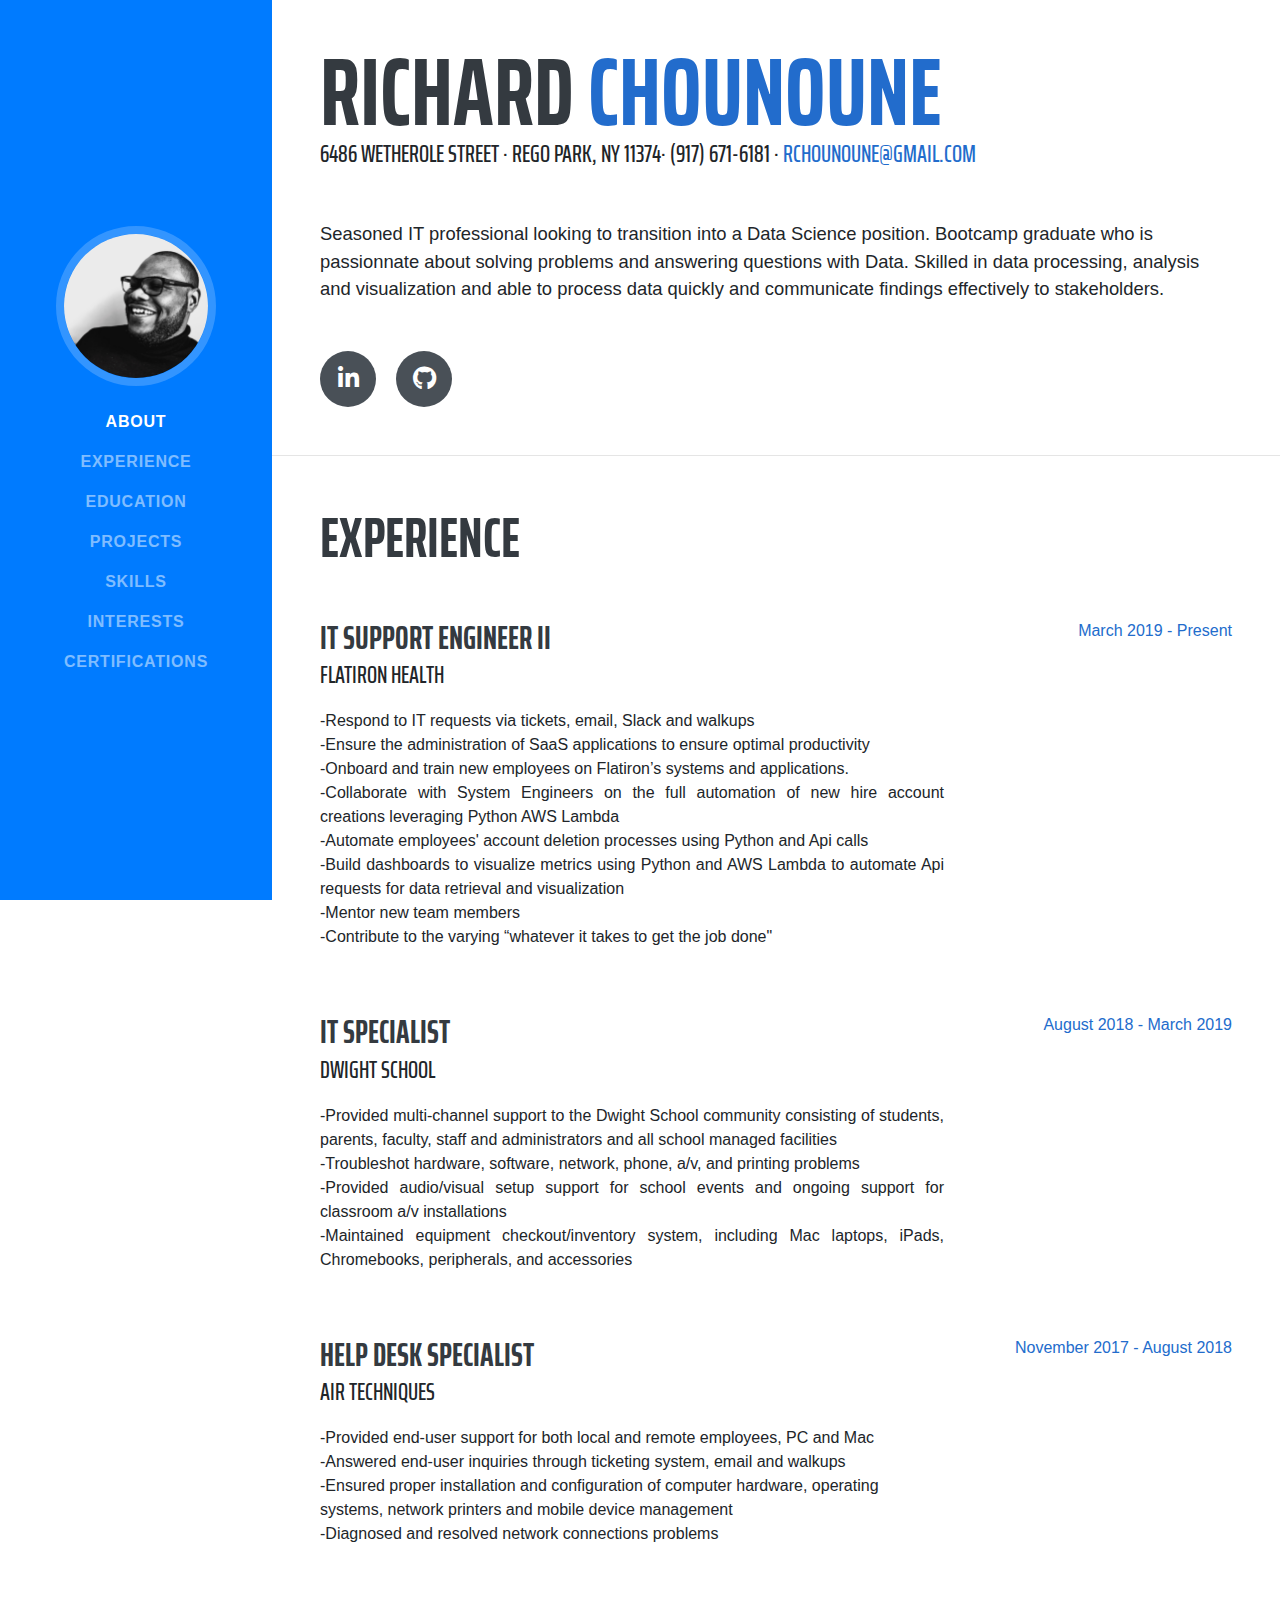
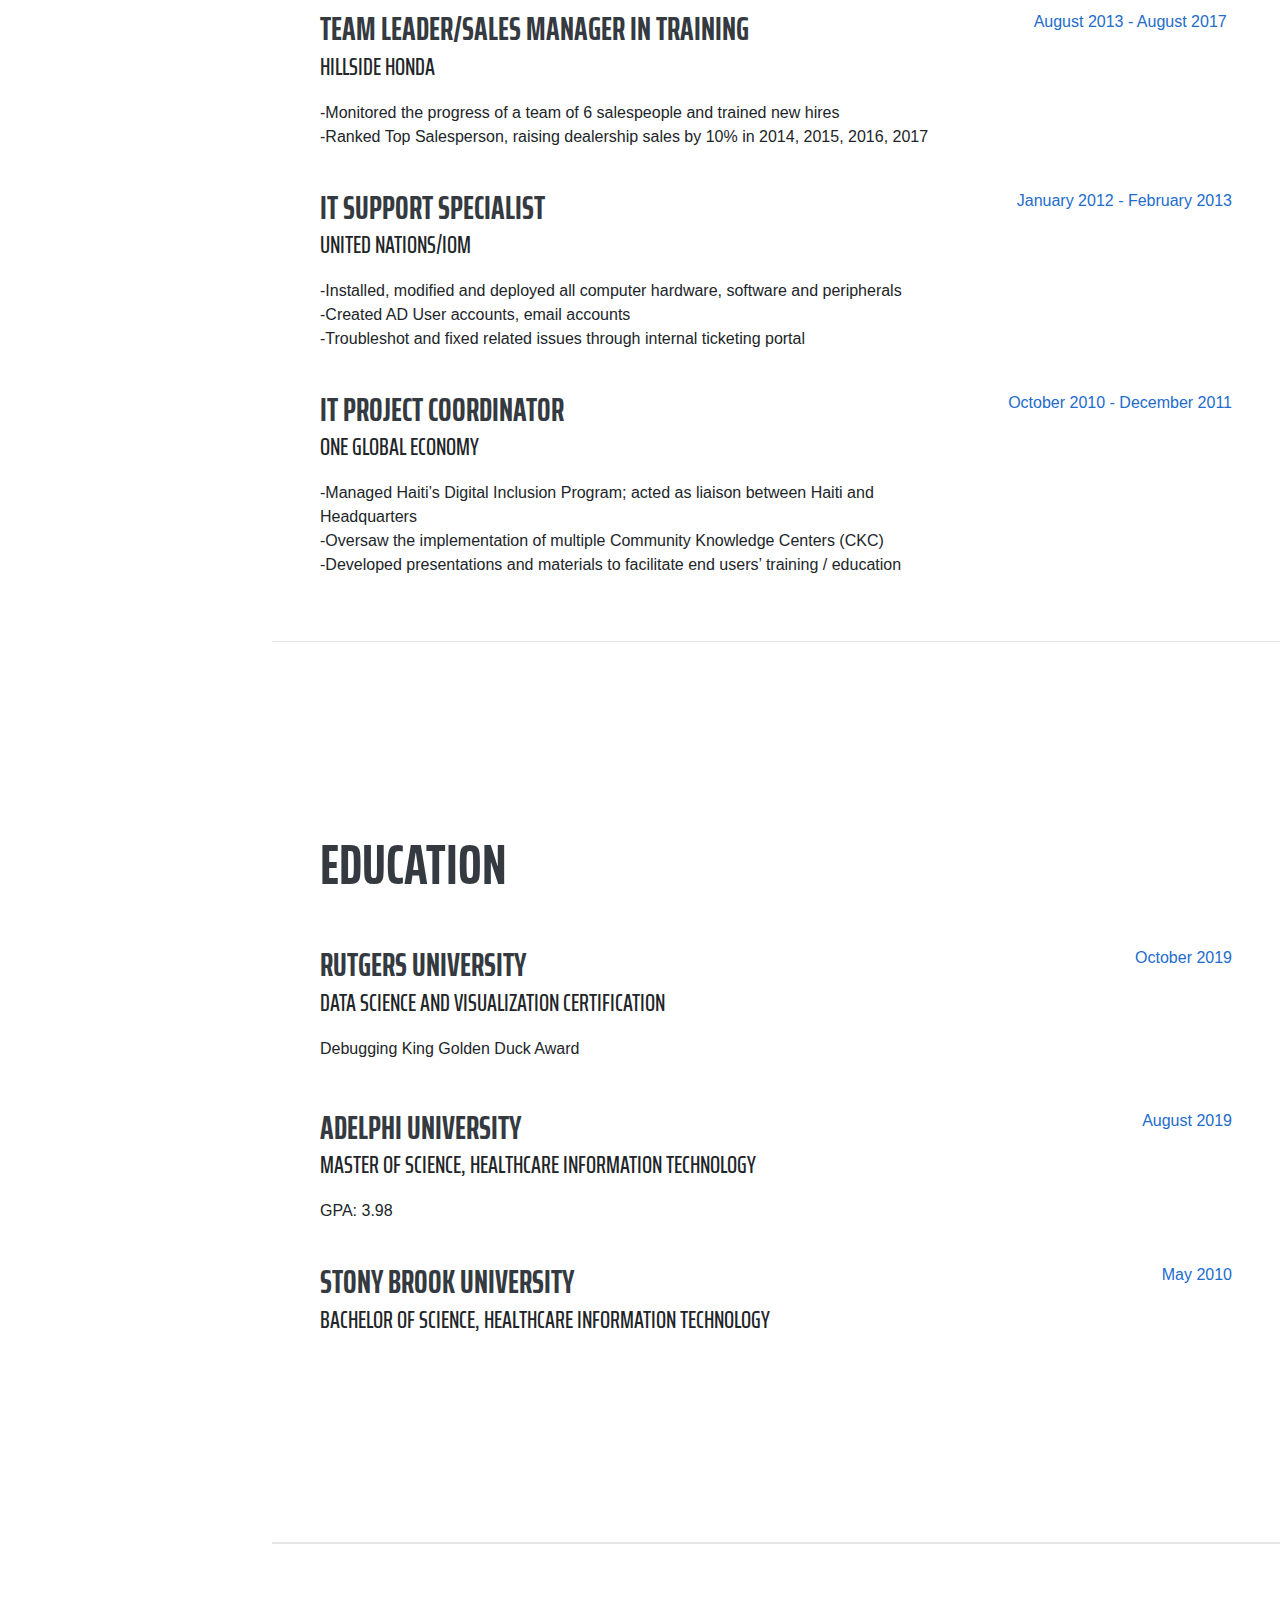
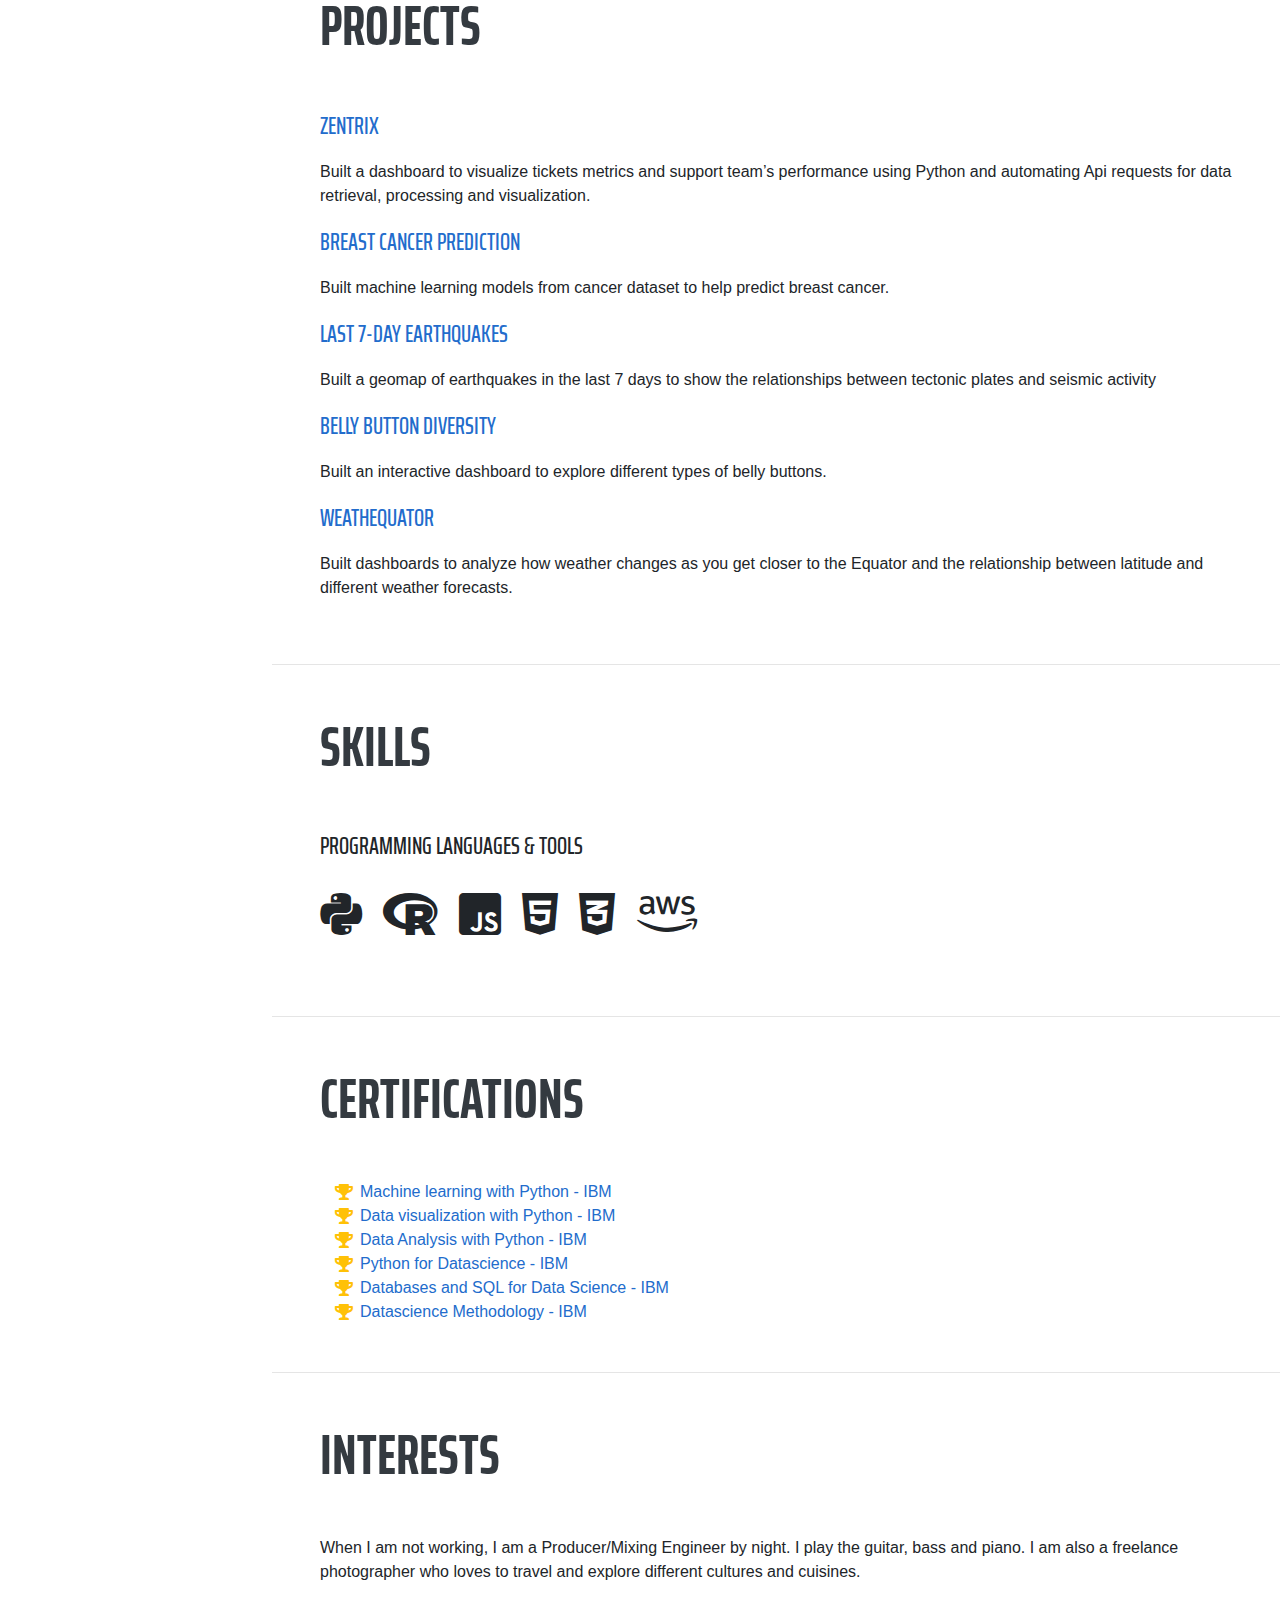
==== commit 6f964373: "Update index.html" ====
--- a/index.html
+++ b/index.html
@@ -56,8 +56,8 @@
           <a class="nav-link js-scroll-trigger" href="#interests">Interests</a>
         </li>
         <li class="nav-item">
-          <a class="nav-link js-scroll-trigger" href="#awards">Awards</a>
-        </li>
+          <a class="nav-link js-scroll-trigger" href="#awards">Certifications</a>
+        </li> 
       </ul>
     </div>
   </nav>
@@ -94,15 +94,18 @@
 
         <div class="resume-item d-flex flex-column flex-md-row justify-content-between mb-5">
           <div class="resume-content">
-            <h3 class="mb-0">IT Support Engineer</h3>
+            <h3 class="mb-0">IT Support Engineer II</h3>
             <div class="subheading mb-3">Flatiron Health</div>
           <div align="justify">
             <p align="justify">
-             Respond to IT requests via tickets, email, slack and walkups<br>
-             Ensure the administration of SaaS applications to ensure optimal productivity<br> 
-              Onboard and train new employees on Flatiron’s systems and applications.<br>
-             Contribute to the varying “whatever it takes to get the job done"<br>
-              Build dashboard to visualize metrics using Python and automating Api request for data retrieval and visualization
+             -Respond to IT requests via tickets, email, Slack and walkups<br>
+             -Ensure the administration of SaaS applications to ensure optimal productivity<br> 
+             -Onboard and train new employees on Flatiron’s systems and applications.<br>
+             -Collaborate with System Engineers on the full automation of new hire account creations leveraging Python AWS Lambda<br>
+             -Automate employees' account deletion processes using Python and Api calls<br>
+             -Build dashboards to visualize metrics using Python and AWS Lambda to automate Api requests for data retrieval and visualization<br>
+             -Mentor new team members <br>
+             -Contribute to the varying “whatever it takes to get the job done"
             </div>
             </p>
           </div>
@@ -117,10 +120,10 @@
             <div class="subheading mb-3">Dwight School</div>
           <div align="justify">
             <p align="justify">
-              Provided multi-channel support to the Dwight School community consisting of students, parents, faculty, staff and administrators and all school managed facilities<br>
-              Troubleshot hardware, software, network, phone, a/v, and printing problems<br>
-              Provided audio/visual setup support for school events and ongoing support for classroom a/v installations<br>
-              Maintained equipment checkout/inventory system, including Mac laptops, iPads, Chromebooks, peripherals, and accessories<br>
+              -Provided multi-channel support to the Dwight School community consisting of students, parents, faculty, staff and administrators and all school managed facilities<br>
+              -Troubleshot hardware, software, network, phone, a/v, and printing problems<br>
+              -Provided audio/visual setup support for school events and ongoing support for classroom a/v installations<br>
+              -Maintained equipment checkout/inventory system, including Mac laptops, iPads, Chromebooks, peripherals, and accessories<br>
             </p>
           </div>
           </div>
@@ -134,10 +137,10 @@
             <h3 class="mb-0">Help Desk Specialist</h3>
             <div class="subheading mb-3">Air Techniques</div>
             <p>
-              Provided end-user support for both local and remote employees, PC and Mac<br>
-              Answered end-user inquiries through ticketing system, email and walkups<br> 
-              Ensured proper installation and configuration of computer hardware, operating systems, network printers and mobile device management<br>
-              Diagnosed and resolved network connections problems<br>
+              -Provided end-user support for both local and remote employees, PC and Mac<br>
+              -Answered end-user inquiries through ticketing system, email and walkups<br> 
+              -Ensured proper installation and configuration of computer hardware, operating systems, network printers and mobile device management<br>
+              -Diagnosed and resolved network connections problems<br>
             </p>
    
         </div>
@@ -150,8 +153,8 @@
           <div class="resume-content">
             <h3 class="mb-0">Team Leader/Sales Manager in Training</h3>
             <div class="subheading mb-3">Hillside Honda</div>
-            <p>Monitored the progress of a team of 6 salespeople and trained new hires<br>
-              Ranked Top Salesperson, raising dealership sales by 10% in 2014, 2015, 2016, 2017<br>
+            <p>-Monitored the progress of a team of 6 salespeople and trained new hires<br>
+              -Ranked Top Salesperson, raising dealership sales by 10% in 2014, 2015, 2016, 2017<br>
             </p>
           </div>
           <br>
@@ -165,9 +168,9 @@
           <div class="resume-content">
             <h3 class="mb-0">IT Support Specialist</h3>
             <div class="subheading mb-3">United Nations/IOM</div>
-            <p>Installed, modified and deployed all computer hardware, software and peripherals<br>
-              Created AD User accounts, email accounts<br>
-              Troubleshot and fixed related issues through internal ticketing portal<br>
+            <p>-Installed, modified and deployed all computer hardware, software and peripherals<br>
+              -Created AD User accounts, email accounts<br>
+              -Troubleshot and fixed related issues through internal ticketing portal<br>
             </p>
           </div>
           <br>
@@ -180,9 +183,9 @@
           <div class="resume-content">
             <h3 class="mb-0">IT Project Coordinator</h3>
             <div class="subheading mb-3">One Global Economy</div>
-            <p>Managed Haiti’s Digital Inclusion Program; acted as liaison between Haiti and Headquarters<br>
-              Oversaw the implementation of multiple Community Knowledge Centers (CKC)<br>
-              Developed presentations and materials to facilitate end users’ training / education<br>
+            <p>-Managed Haiti’s Digital Inclusion Program; acted as liaison between Haiti and Headquarters<br>
+              -Oversaw the implementation of multiple Community Knowledge Centers (CKC)<br>
+              -Developed presentations and materials to facilitate end users’ training / education<br>
             </p>
           </div>
           <div class="resume-date text-md-right">
@@ -216,7 +219,7 @@
         <div class="resume-item d-flex flex-column flex-md-row justify-content-between">
           <div class="resume-content">
             <h3 class="mb-0">Adelphi University</h3>
-            <div class="subheading mb-3">Master of Science, Healthcare Informatics</div>
+            <div class="subheading mb-3">Master of Science, Healthcare Information Technology</div>
             <p>GPA: 3.98</p>
           </div>
           <div class="resume-date text-md-right">
@@ -227,7 +230,7 @@
         <div class="resume-item d-flex flex-column flex-md-row justify-content-between">
             <div class="resume-content">
               <h3 class="mb-0">Stony Brook University</h3>
-              <div class="subheading mb-3">Bachelor of Science, Healthcare Informatics</div>
+              <div class="subheading mb-3">Bachelor of Science, Healthcare Information Technology</div>
             </div>
             <div class="resume-date text-md-right">
               <span class="text-primary">May 2010</span>
@@ -282,6 +285,7 @@
           <li class="list-inline-item">
             <i class="fab fa-r-project"></i>
           </li>
+
           <li class="list-inline-item">
             <i class="fab fa-js-square"></i>
           </li>
@@ -290,6 +294,9 @@
           </li>
           <li class="list-inline-item">
             <i class="fab fa-css3-alt"></i>
+          </li>
+          <li class="list-inline-item">
+            <i class="fab fa-aws"></i>
           </li>
       
         </ul>
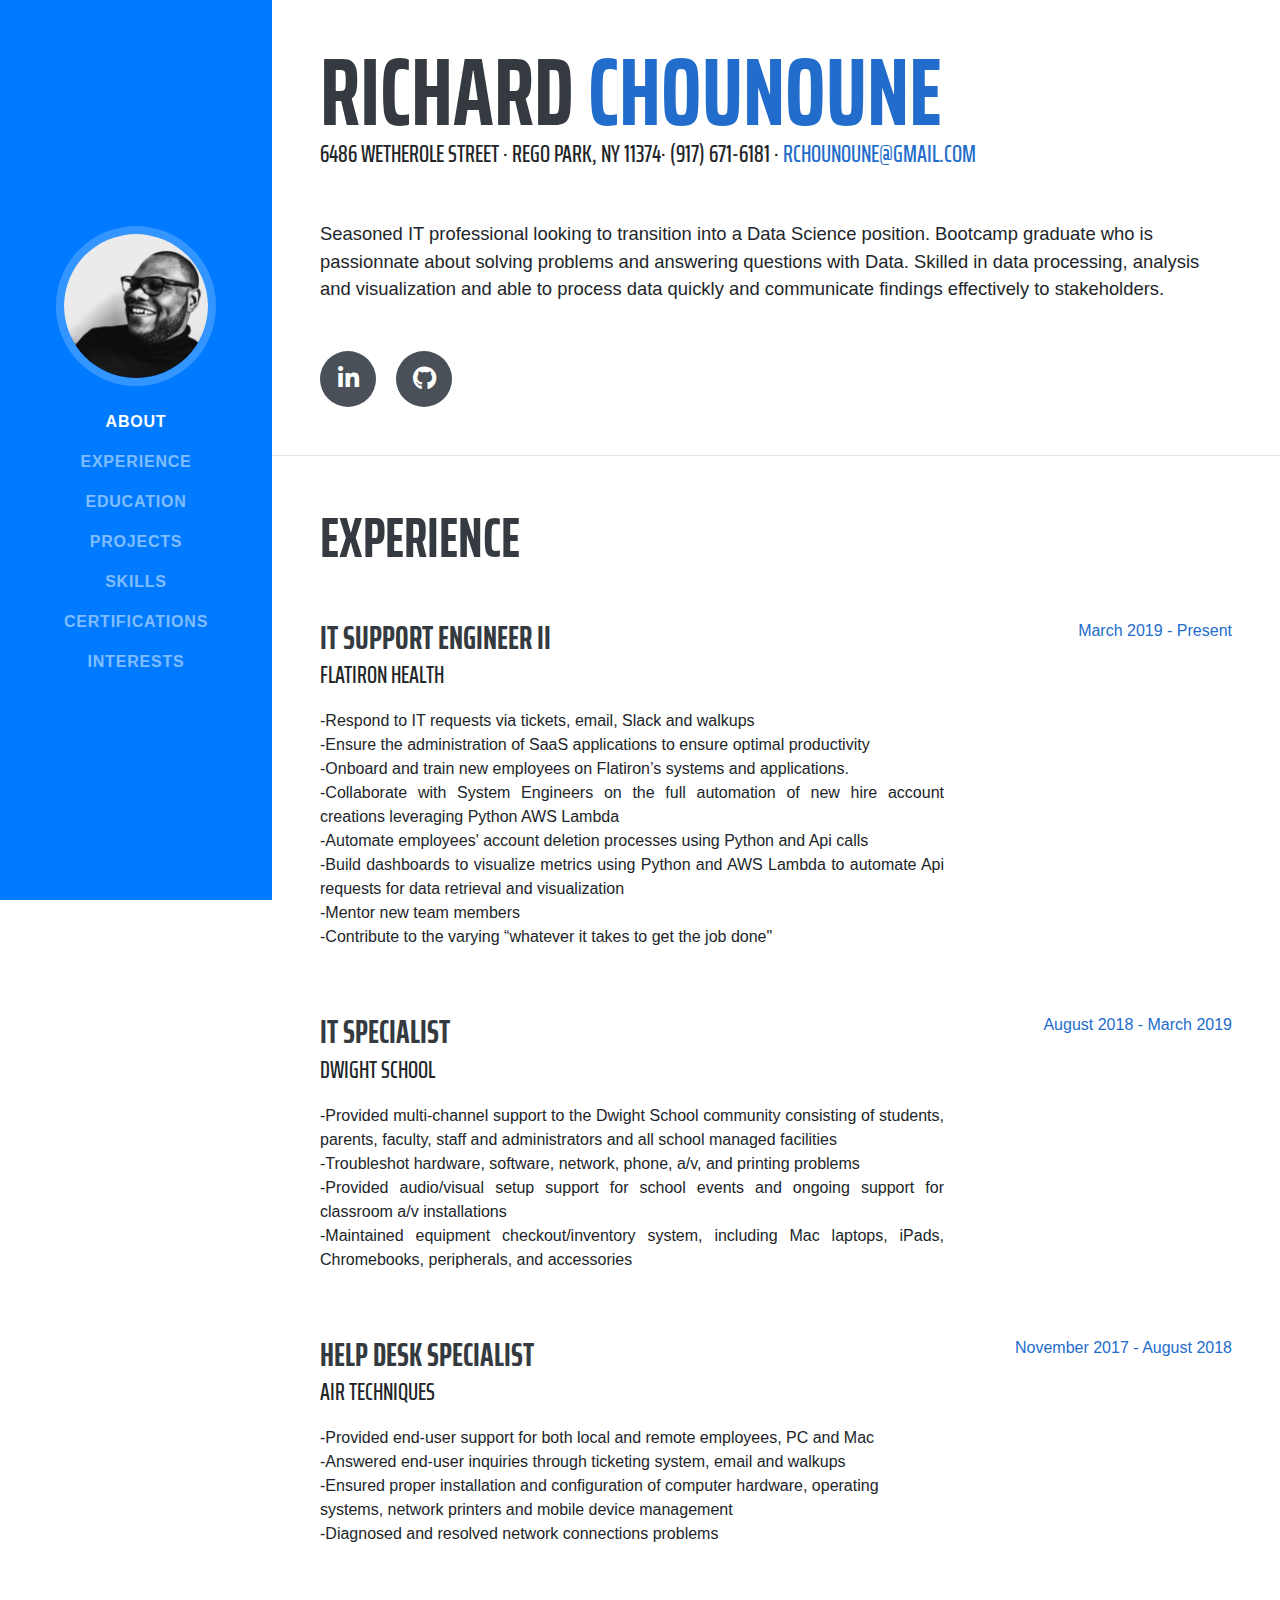
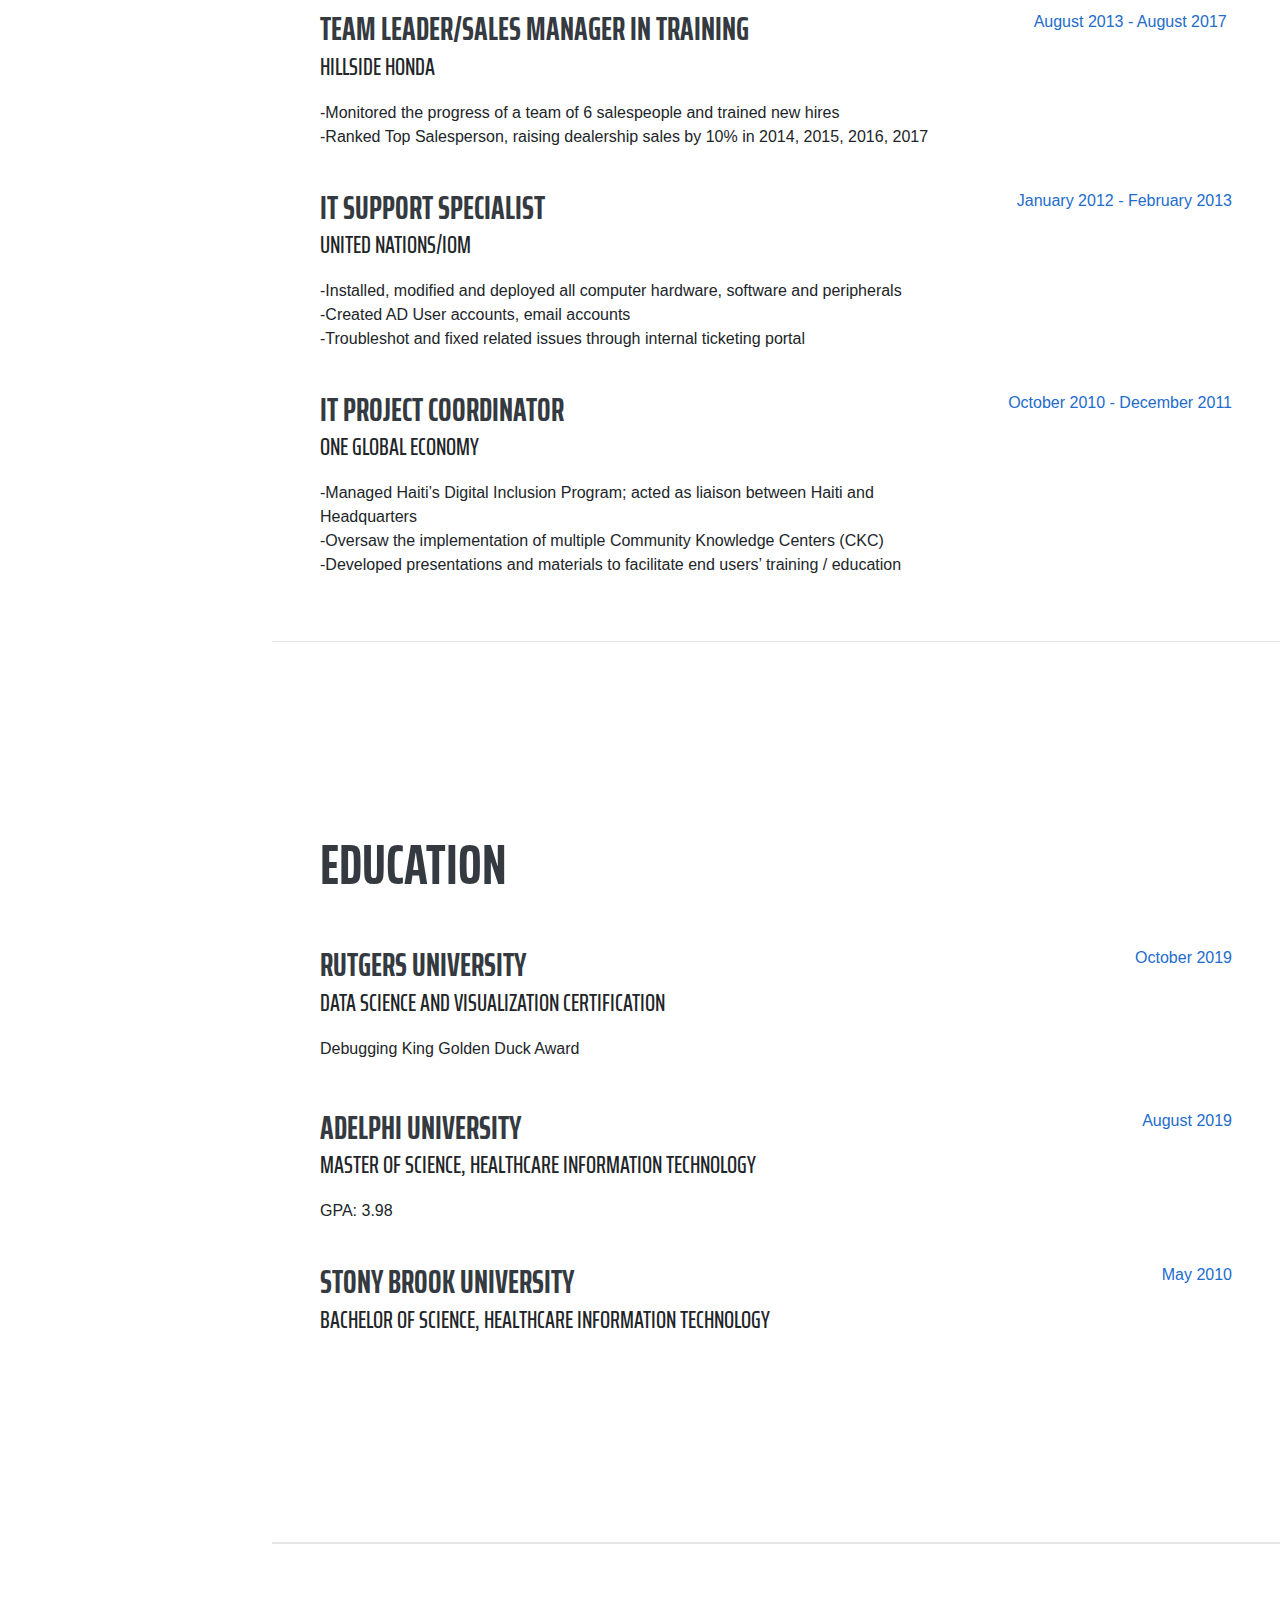
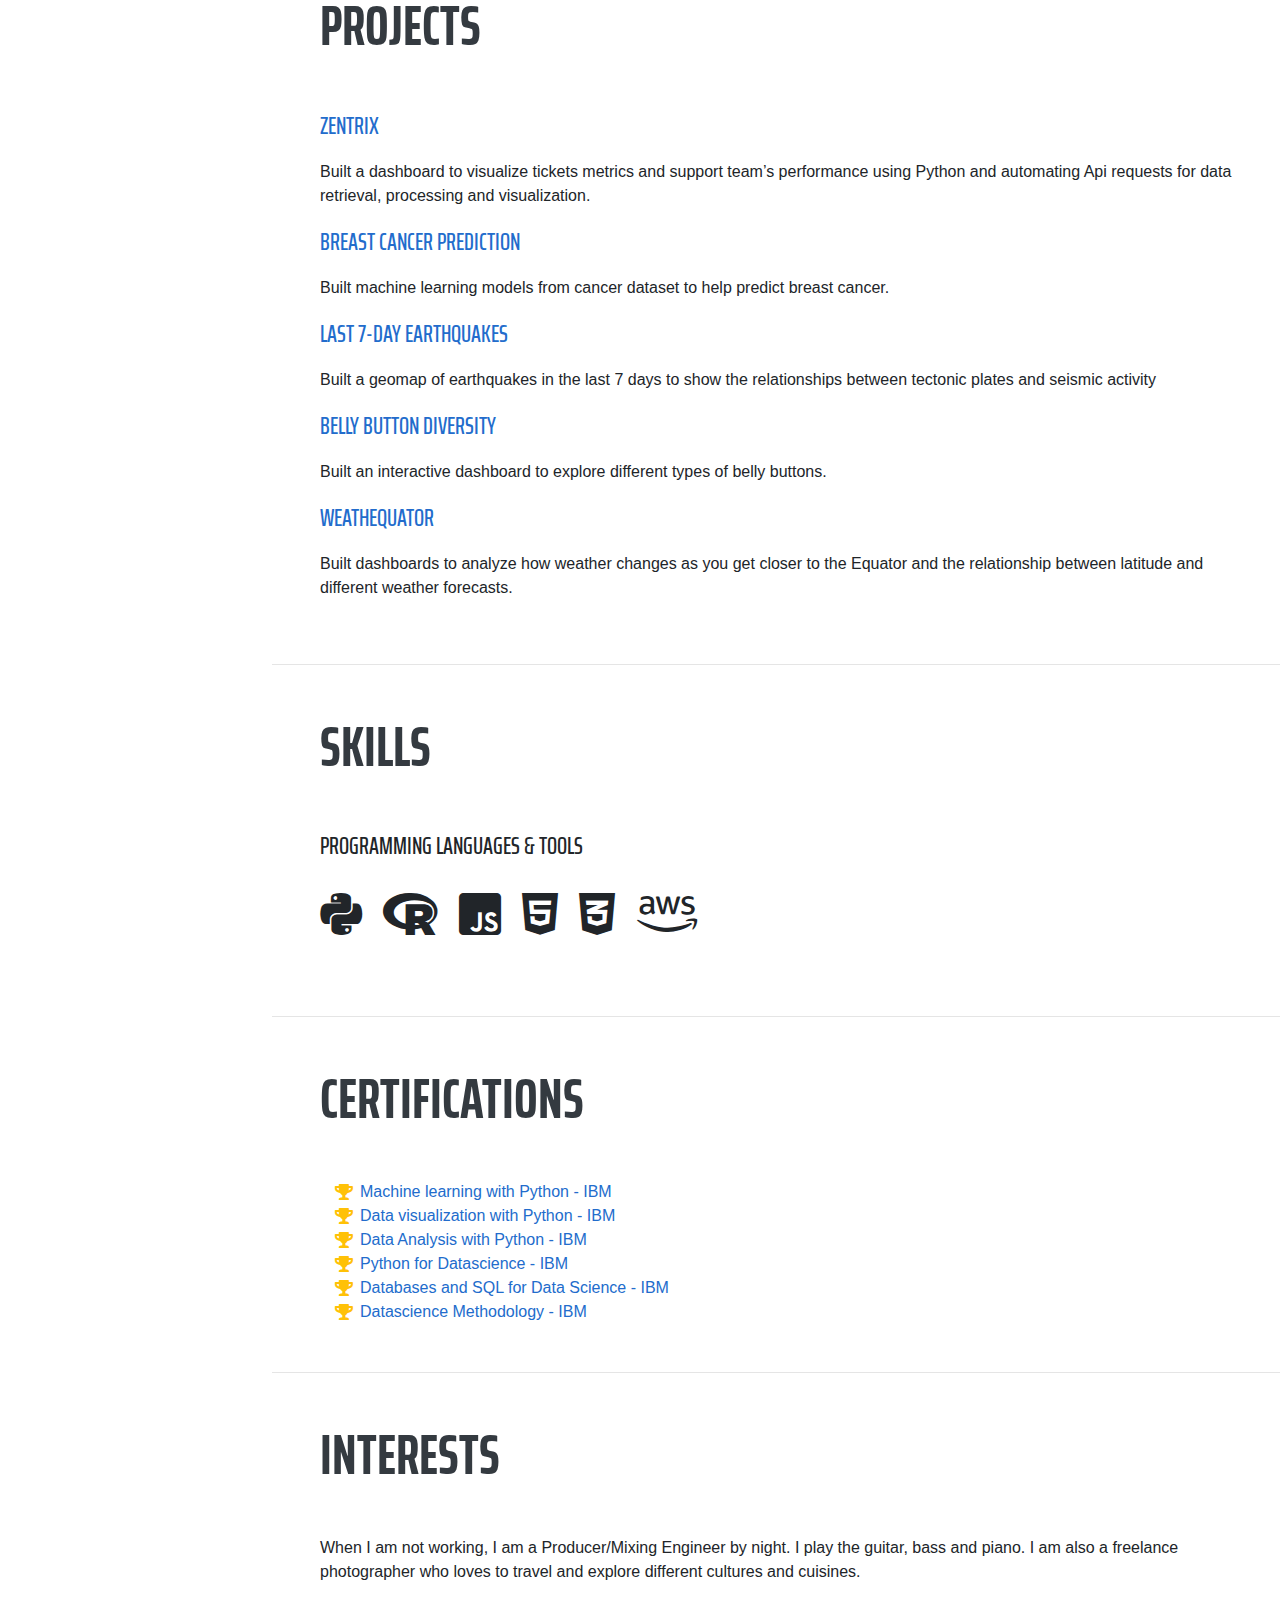
==== commit fb595978: "Update index.html" ====
--- a/index.html
+++ b/index.html
@@ -52,12 +52,13 @@
         <li class="nav-item">
           <a class="nav-link js-scroll-trigger" href="#skills">Skills</a>
         </li>
+         <li class="nav-item">
+          <a class="nav-link js-scroll-trigger" href="#awards">Certifications</a>
+        </li>
         <li class="nav-item">
           <a class="nav-link js-scroll-trigger" href="#interests">Interests</a>
         </li>
-        <li class="nav-item">
-          <a class="nav-link js-scroll-trigger" href="#awards">Certifications</a>
-        </li> 
+        
       </ul>
     </div>
   </nav>
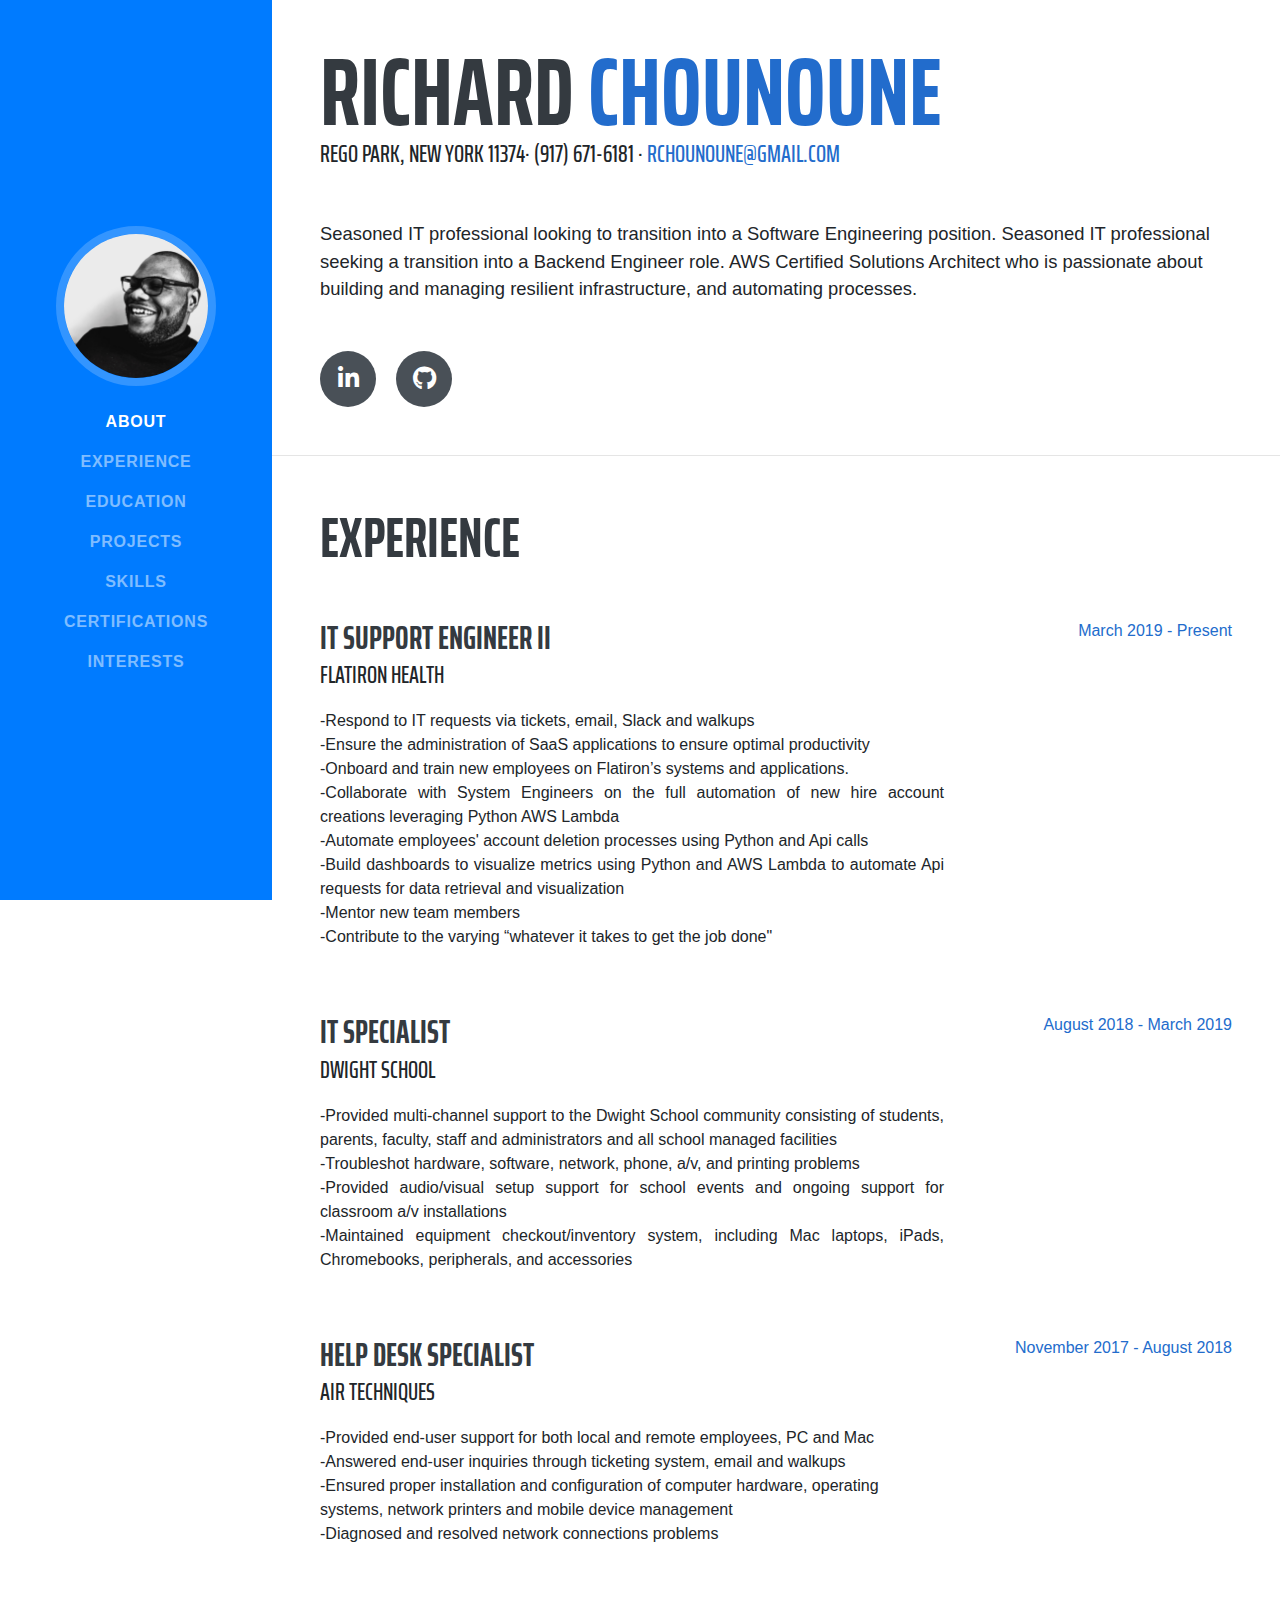
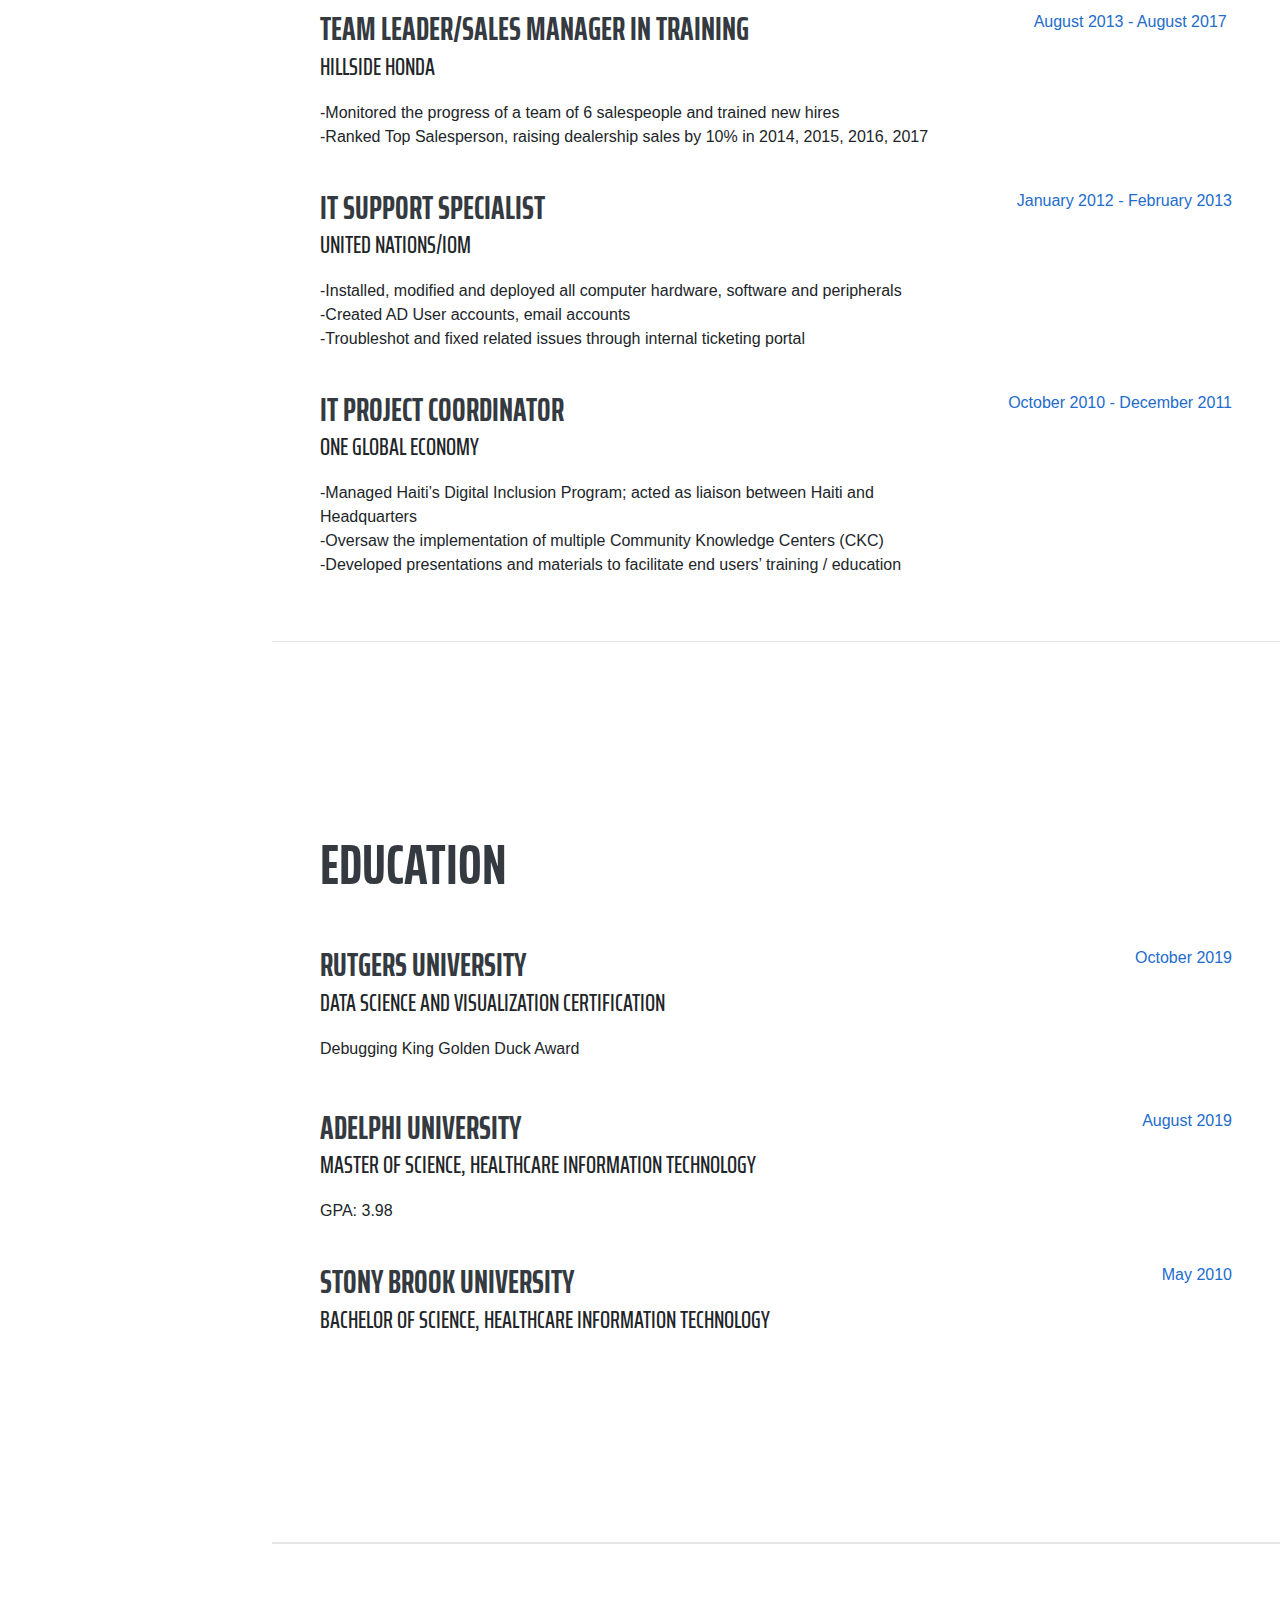
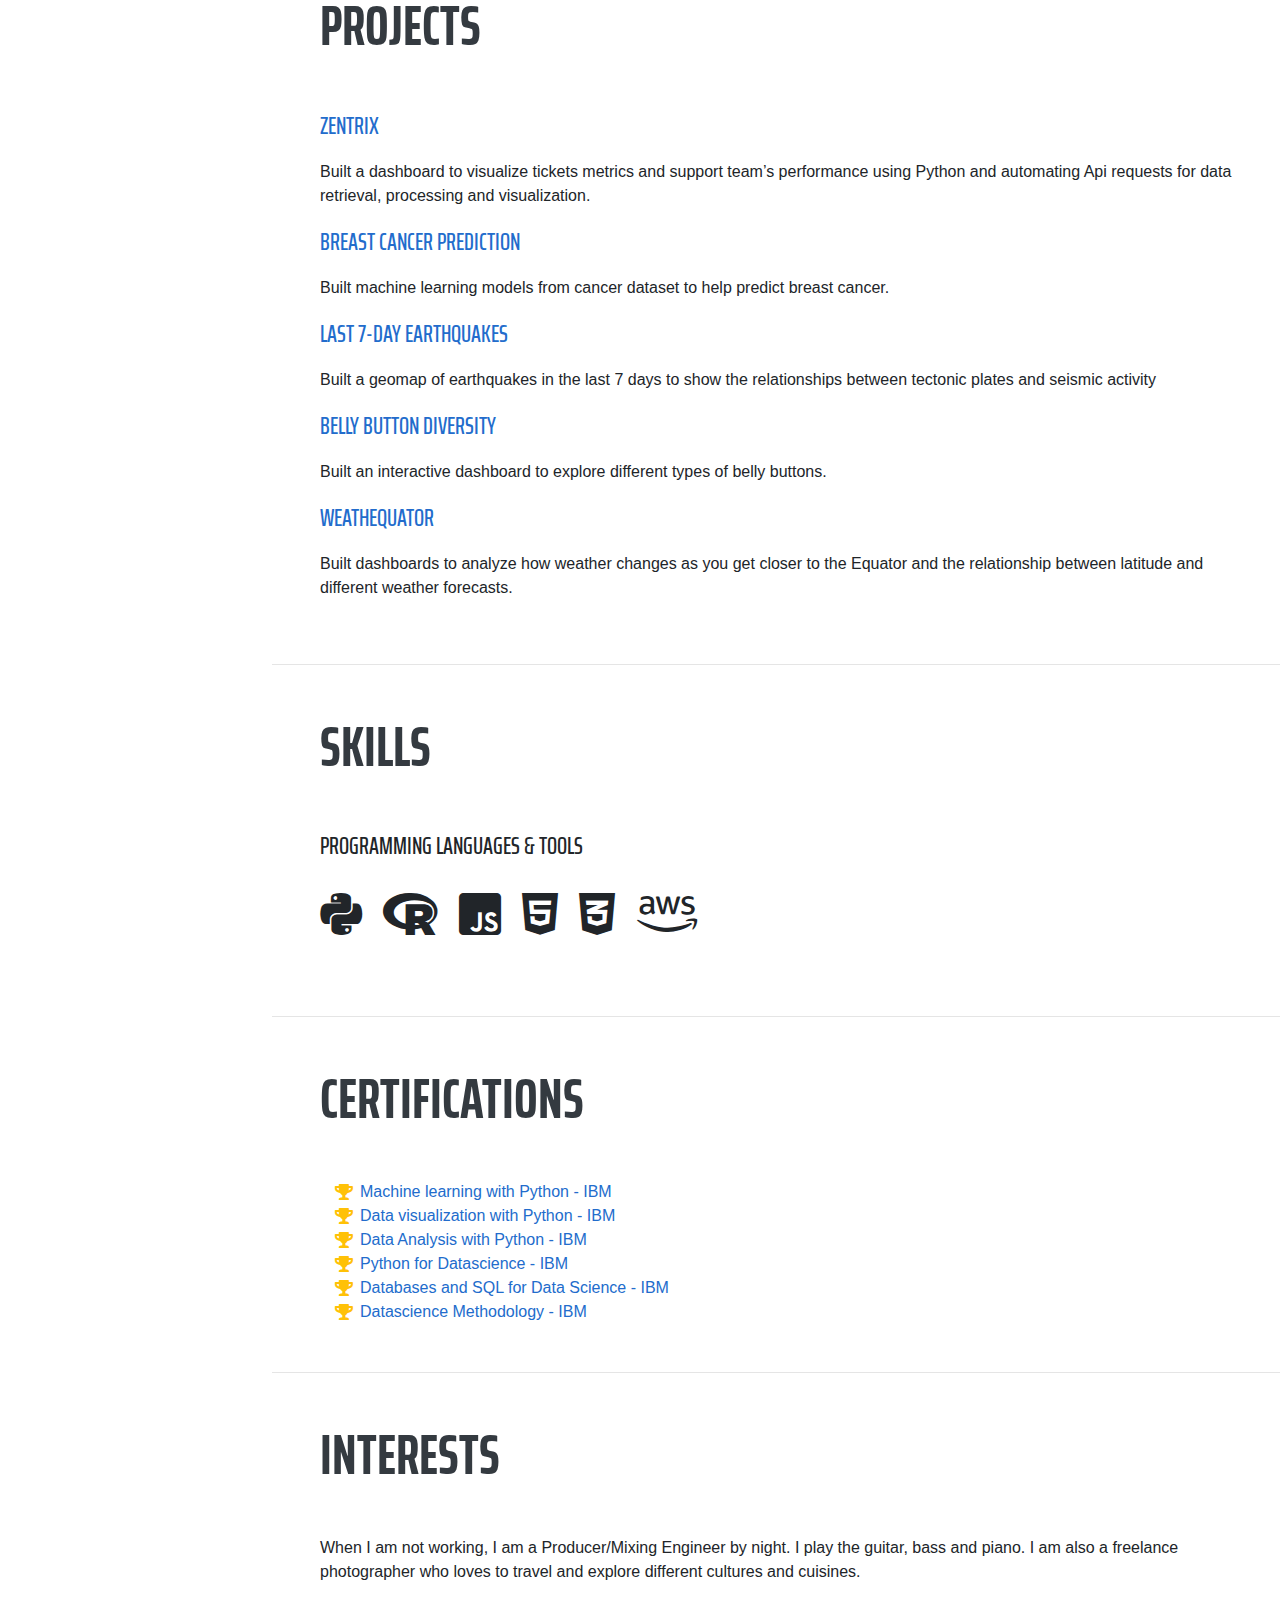
==== commit cbeb1f37: "Update index.html" ====
--- a/index.html
+++ b/index.html
@@ -70,12 +70,11 @@
         <h1 class="mb-0">Richard
           <span class="text-primary">Chounoune</span>
         </h1>
-        <div class="subheading mb-5">6486 Wetherole Street · Rego Park, NY 11374· (917) 671-6181 ·
+        <div class="subheading mb-5">Rego Park, New York 11374· (917) 671-6181 ·
           <a href="mailto:name@email.com">rchounoune@gmail.com</a>
         </div>
-        <p class="lead mb-5">Seasoned IT professional looking to transition into a Data Science position.
-         Bootcamp graduate who is passionnate about solving problems and answering questions with Data. 
-         Skilled in data processing, analysis and visualization and able to process data quickly and communicate findings effectively to stakeholders.
+        <p class="lead mb-5">Seasoned IT professional looking to transition into a Software Engineering position.
+         Seasoned IT professional seeking a transition into a Backend Engineer role. AWS Certified Solutions Architect who is passionate about building and managing resilient infrastructure, and automating processes.
         </p>
         <div class="social-icons">
           <a href="https://www.linkedin.com/in/rpc3087/" target="blank">
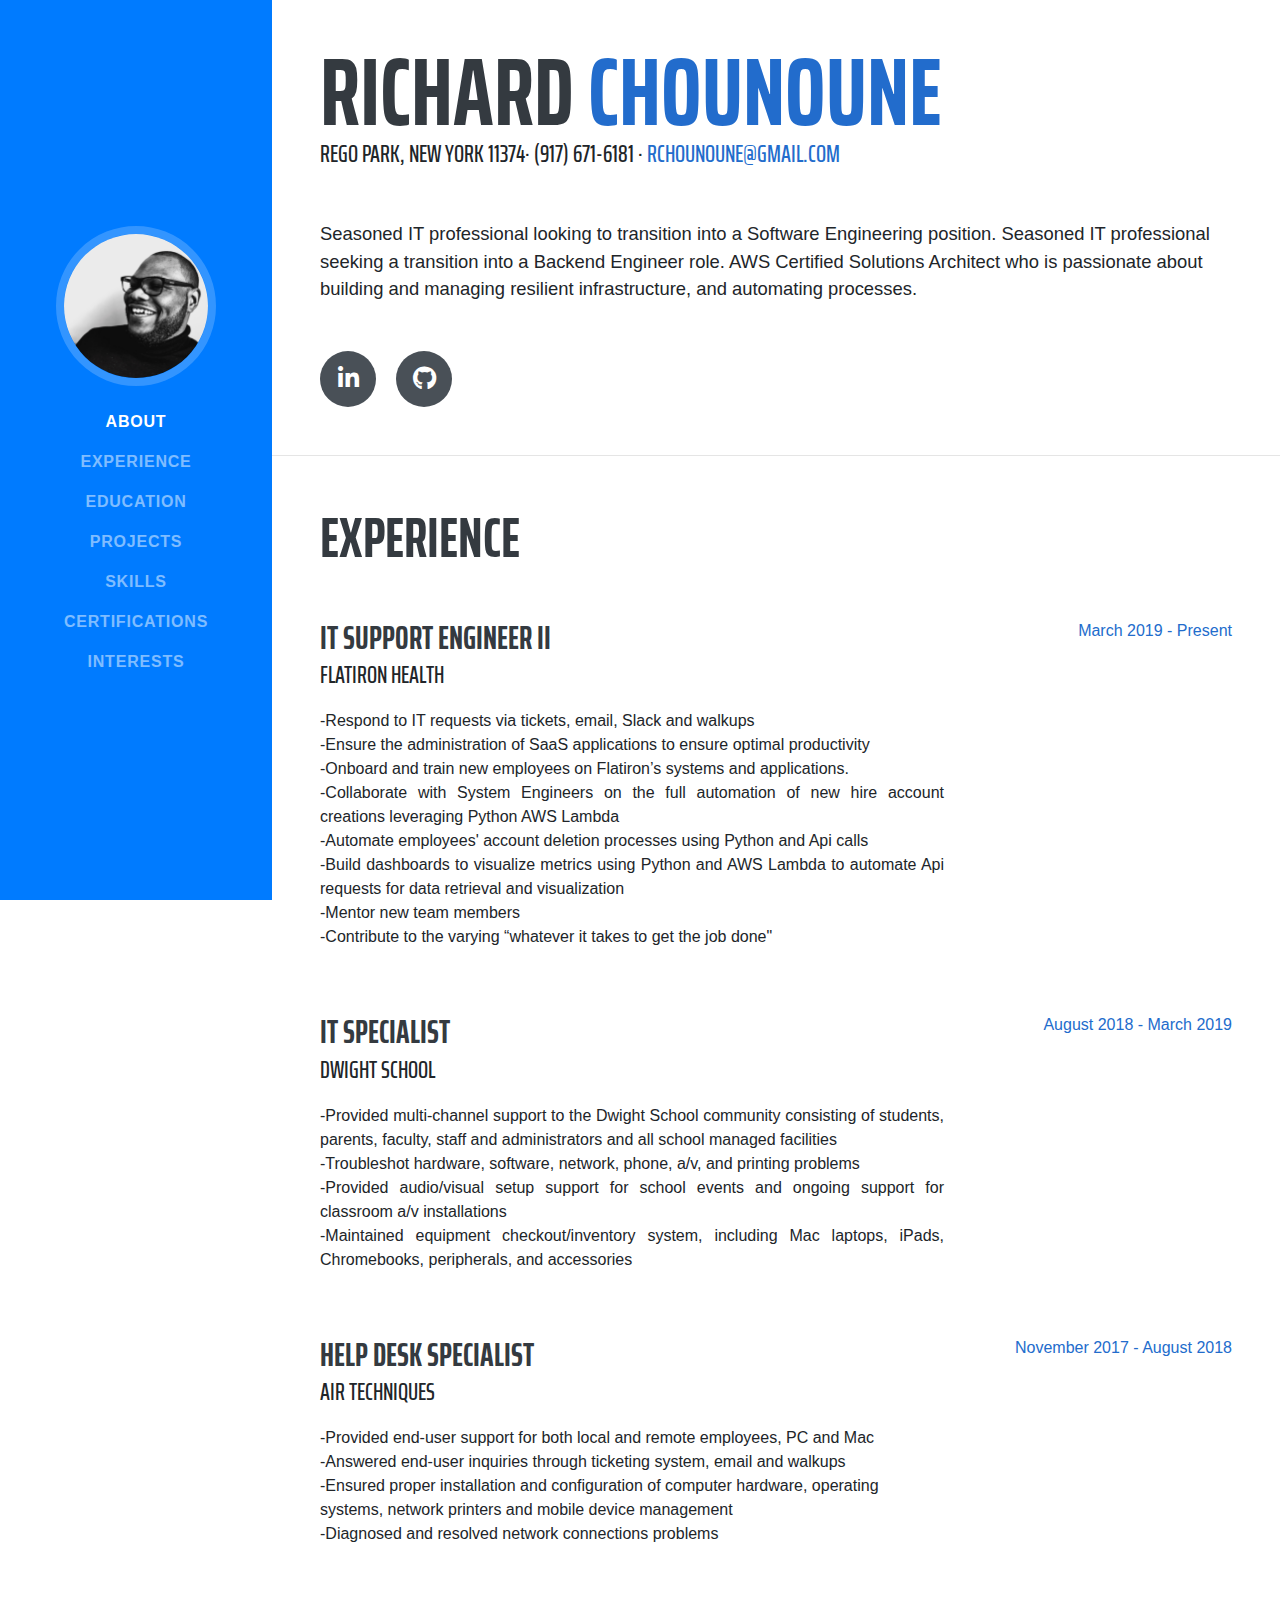
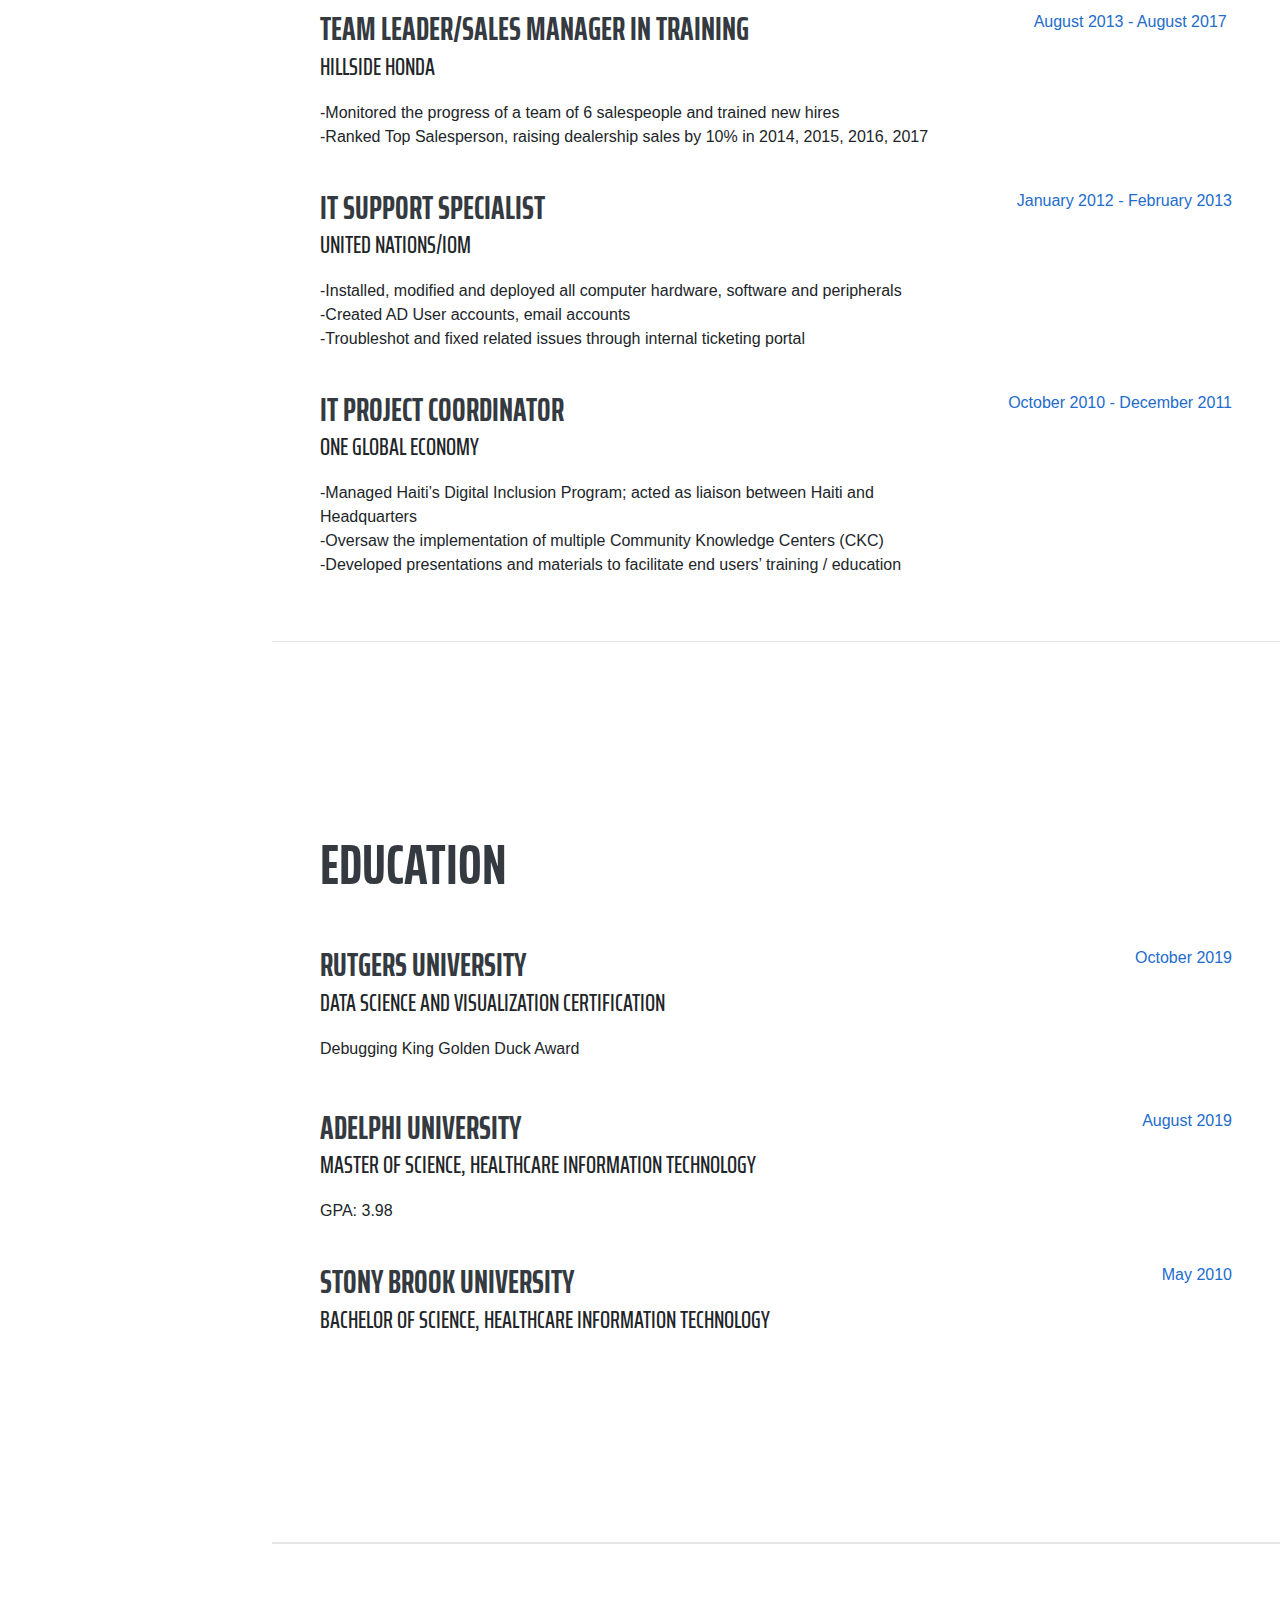
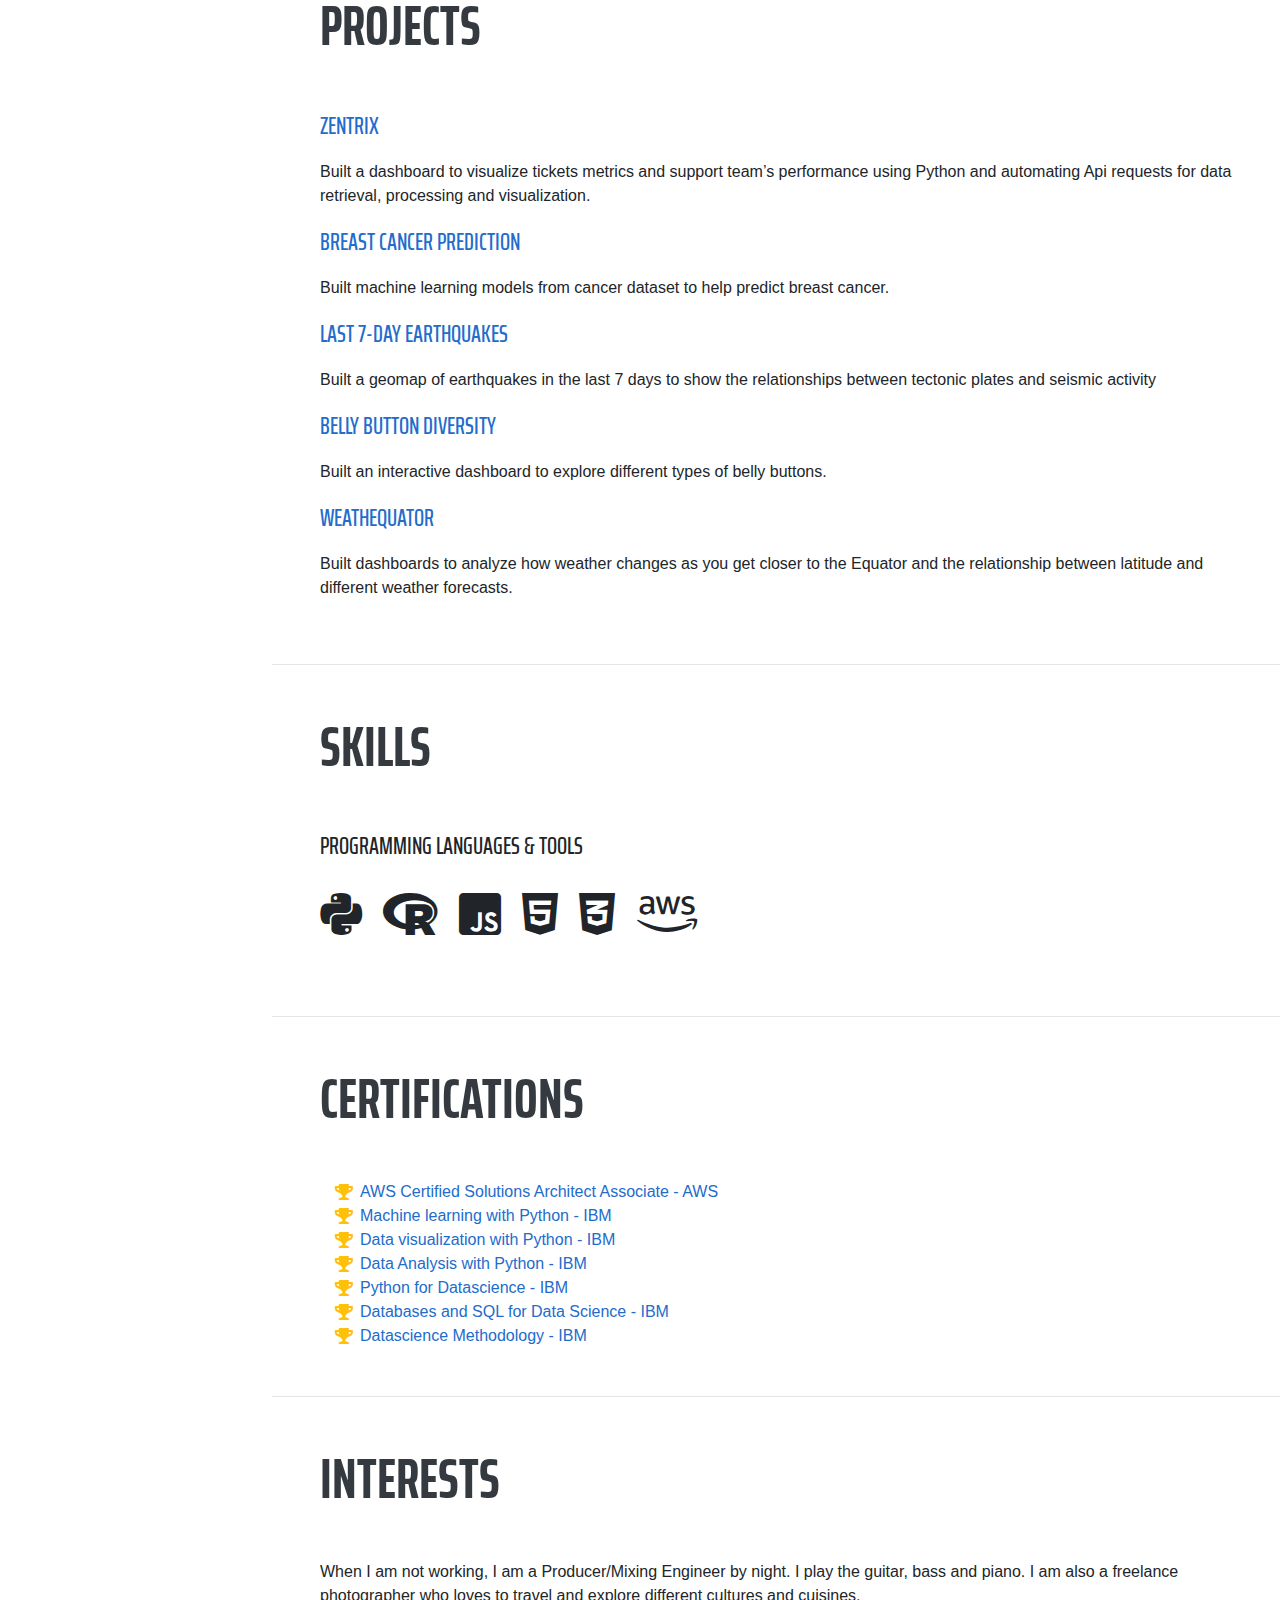
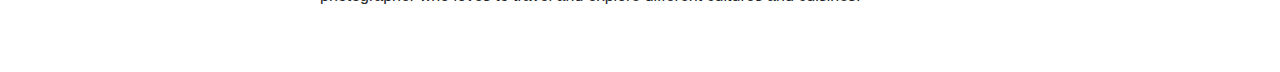
==== commit 2ff2bd41: "Update index.html" ====
--- a/index.html
+++ b/index.html
@@ -311,6 +311,10 @@
         <ul class="fa-ul mb-0">
             <li>
                 <i class="fa-li fa fa-trophy text-warning"></i>
+                <a href="https://https://www.youracclaim.com/badges/2d9b5aed-7105-4b13-a6d2-89007240fdd9/linked_in_profile"> AWS Certified Solutions Architect Associate - AWS</a>
+            </li>
+            <li>
+                <i class="fa-li fa fa-trophy text-warning"></i>
                 <a href="https://www.youracclaim.com/badges/5b369bc2-c7f1-4226-88c3-40074d856b89/linked_in_profile">Machine learning with Python - IBM</a>
             </li>
             <li>
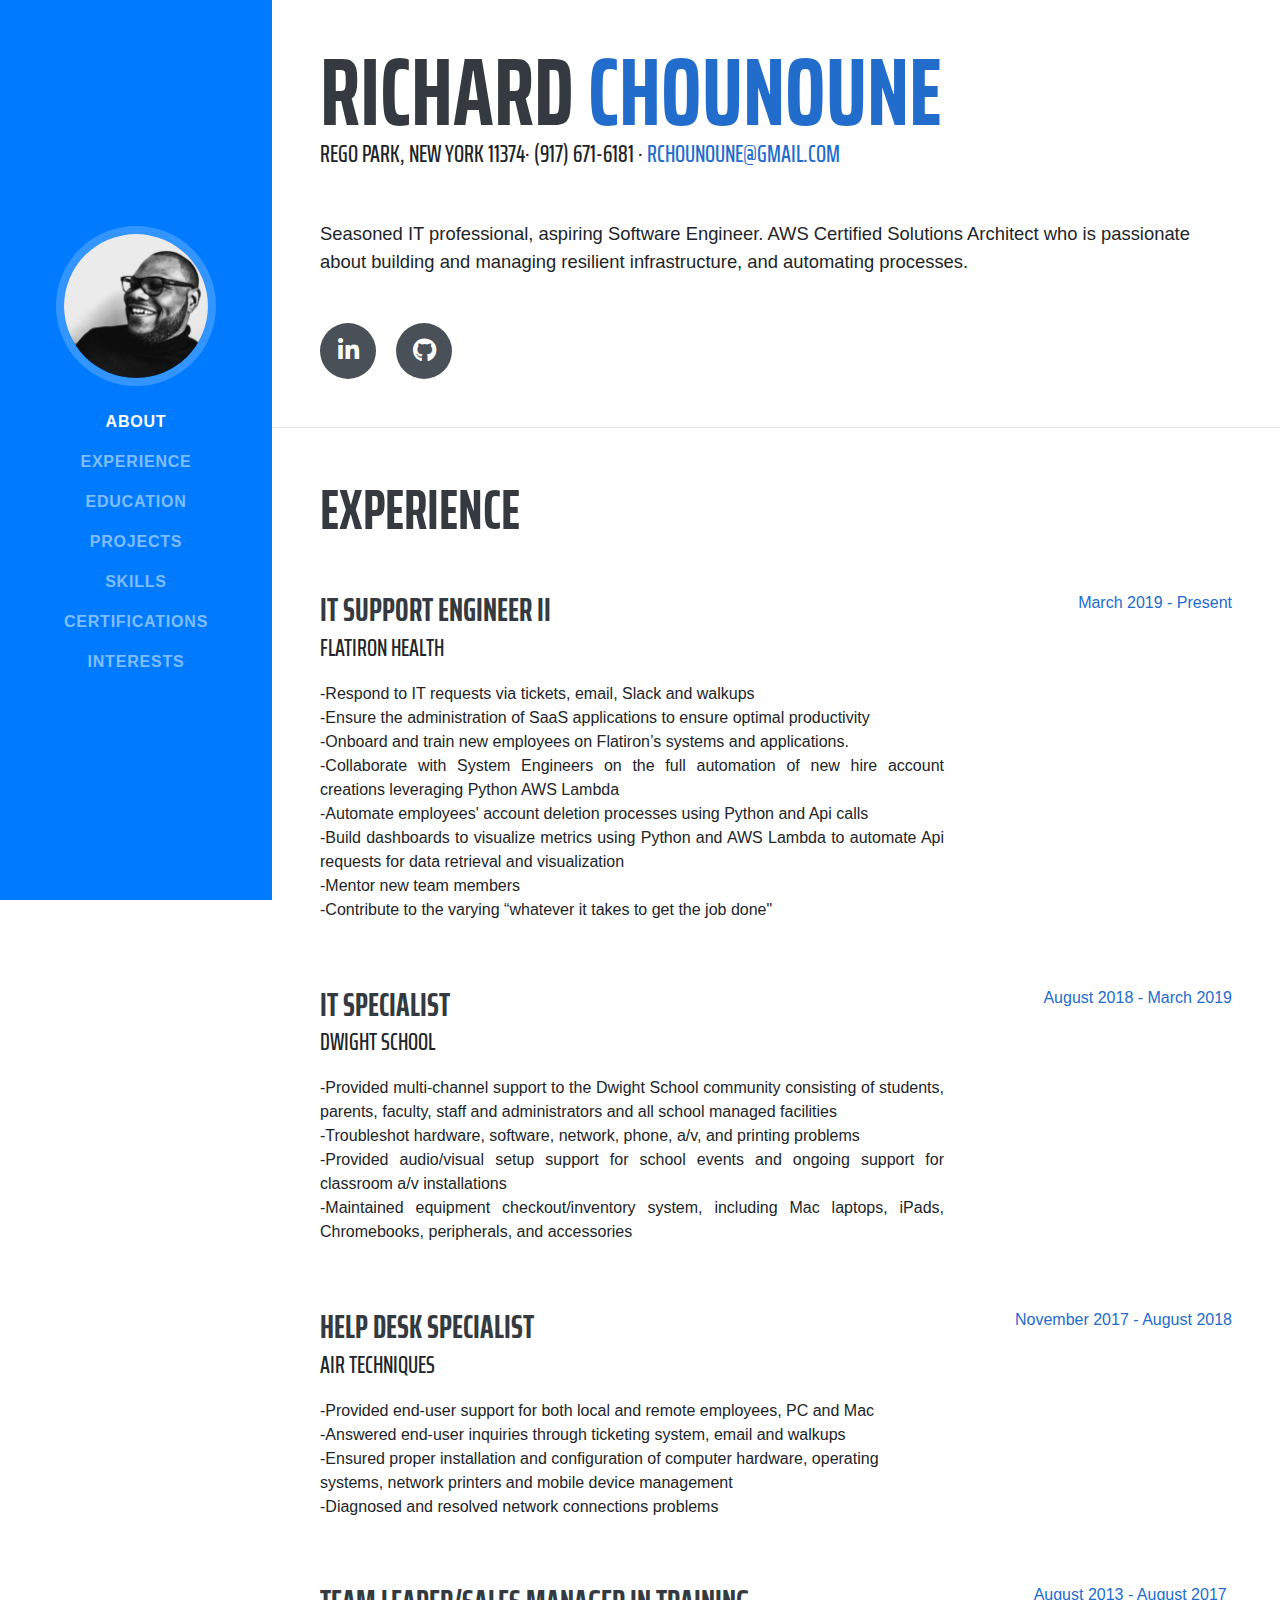
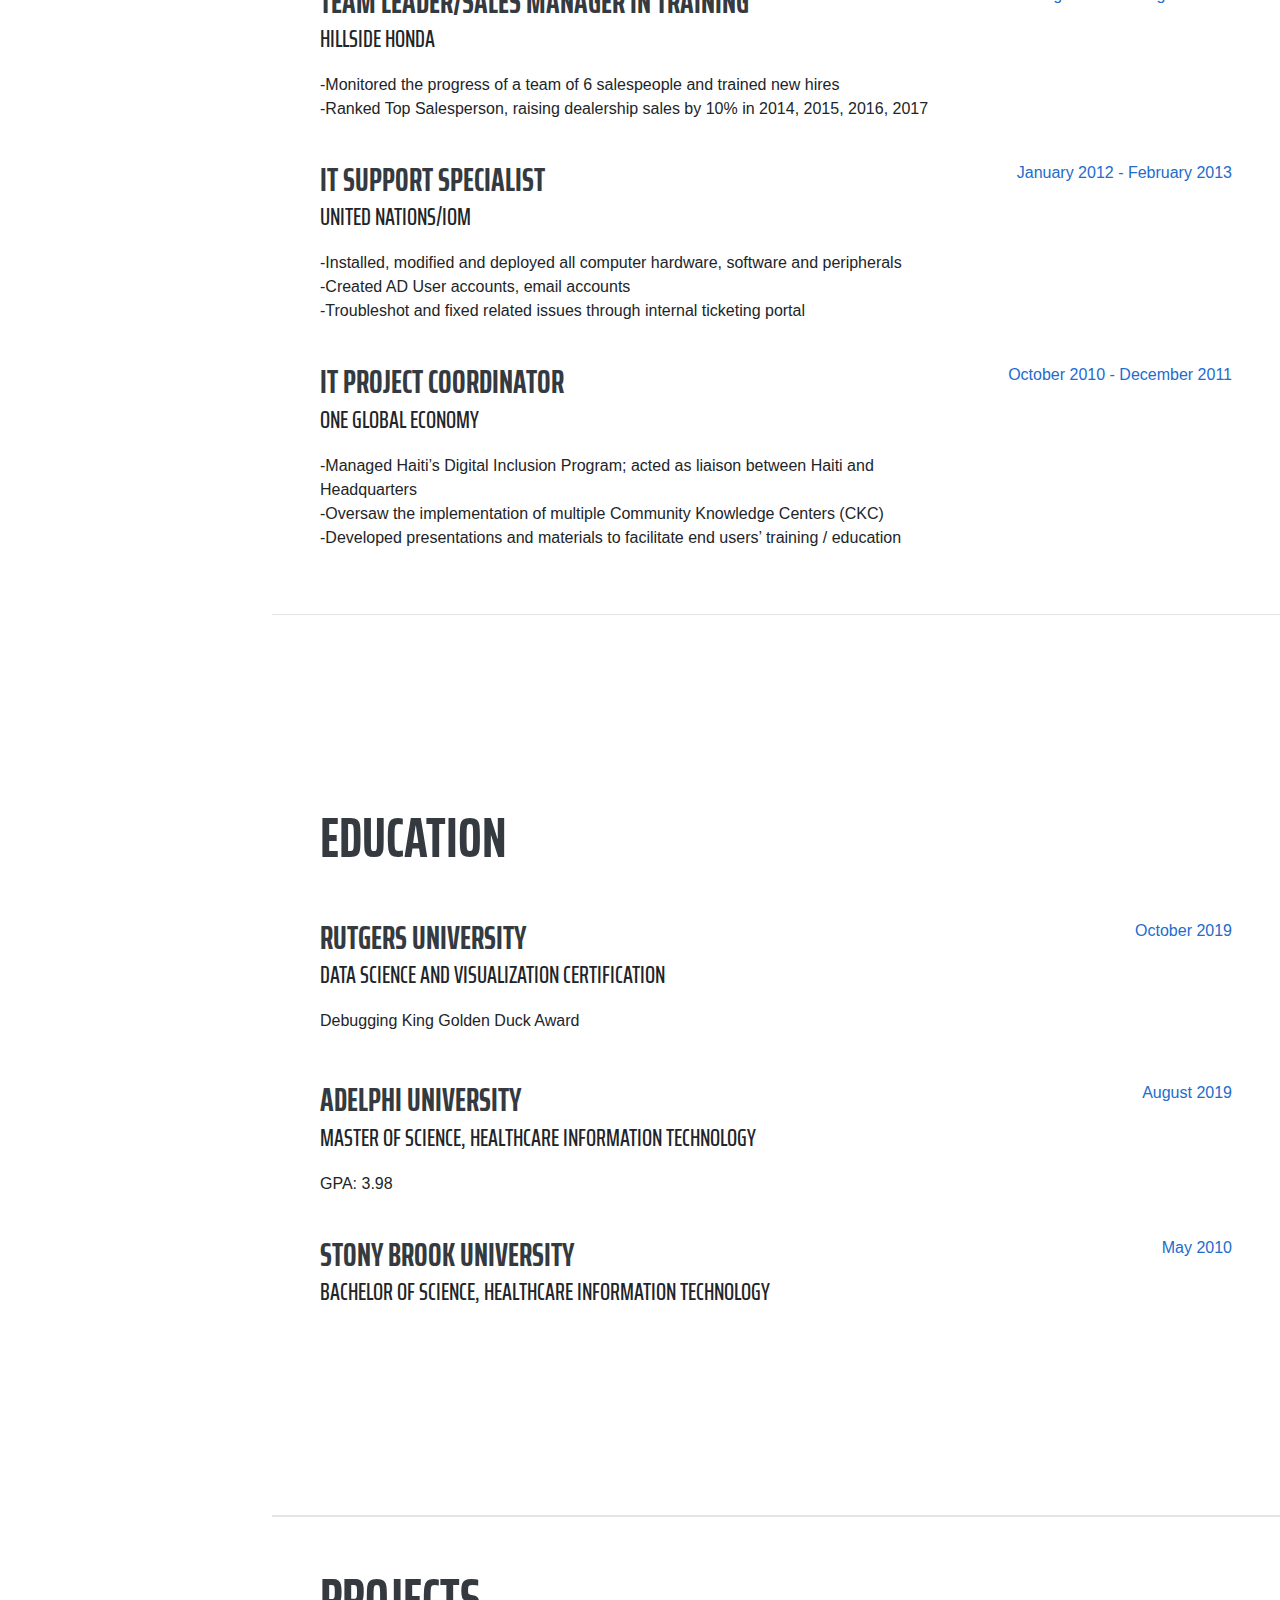
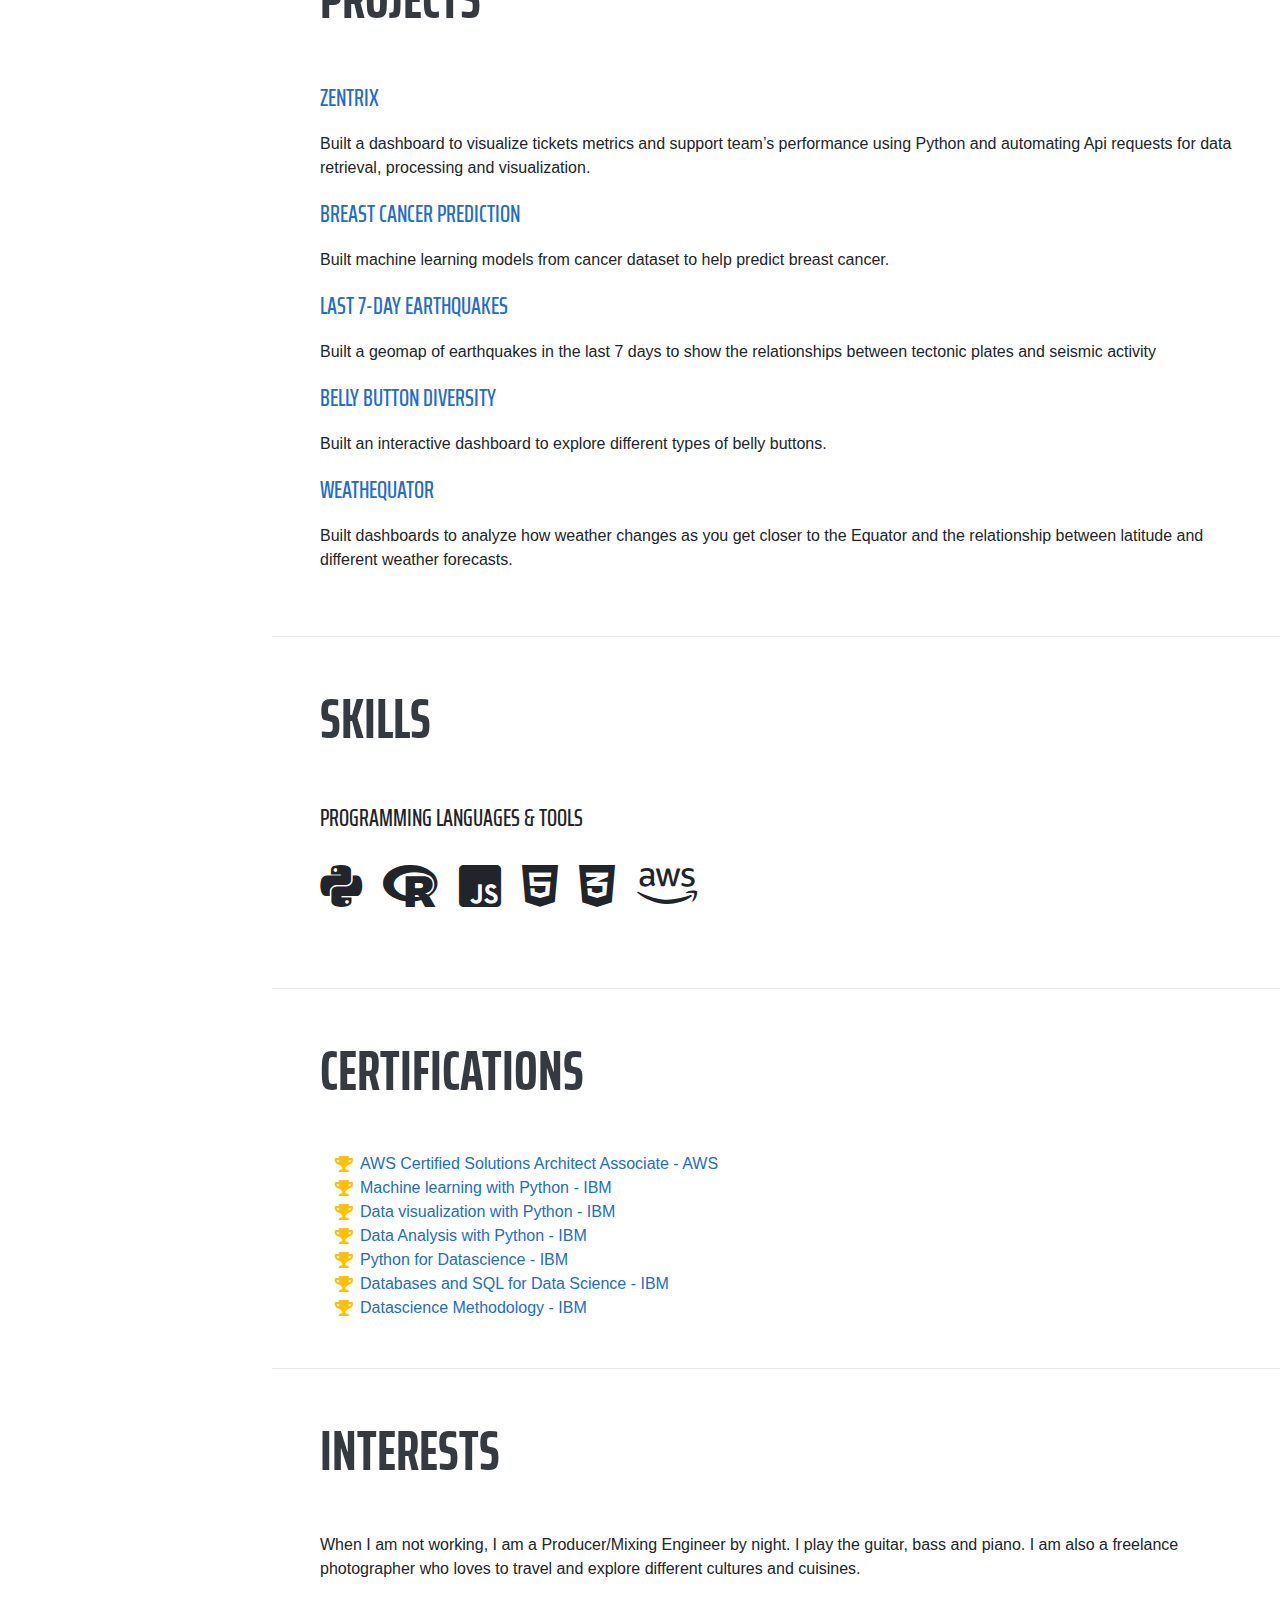
==== commit 11774f29: "Update index.html" ====
--- a/index.html
+++ b/index.html
@@ -73,8 +73,8 @@
         <div class="subheading mb-5">Rego Park, New York 11374· (917) 671-6181 ·
           <a href="mailto:name@email.com">rchounoune@gmail.com</a>
         </div>
-        <p class="lead mb-5">Seasoned IT professional looking to transition into a Software Engineering position.
-         Seasoned IT professional seeking a transition into a Backend Engineer role. AWS Certified Solutions Architect who is passionate about building and managing resilient infrastructure, and automating processes.
+        <p class="lead mb-5">
+         Seasoned IT professional, aspiring Software Engineer. AWS Certified Solutions Architect who is passionate about building and managing resilient infrastructure, and automating processes.
         </p>
         <div class="social-icons">
           <a href="https://www.linkedin.com/in/rpc3087/" target="blank">
